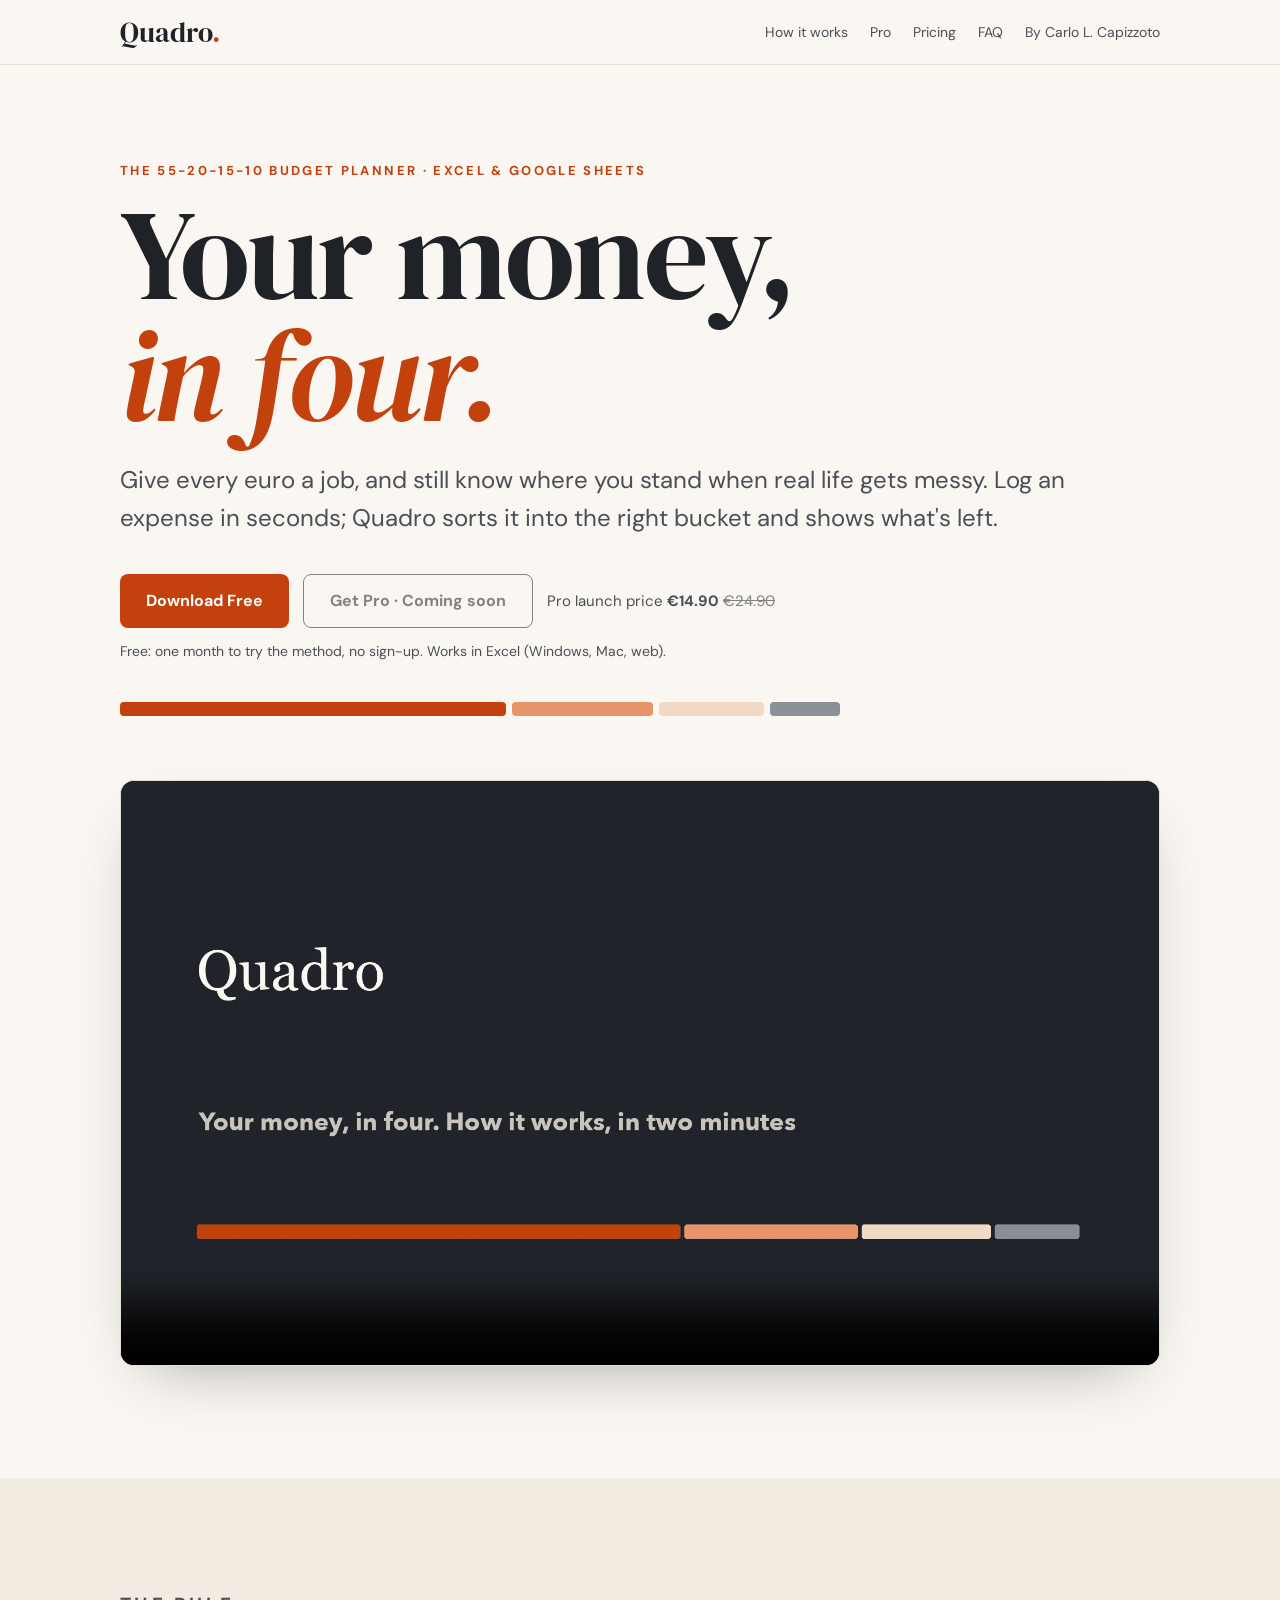
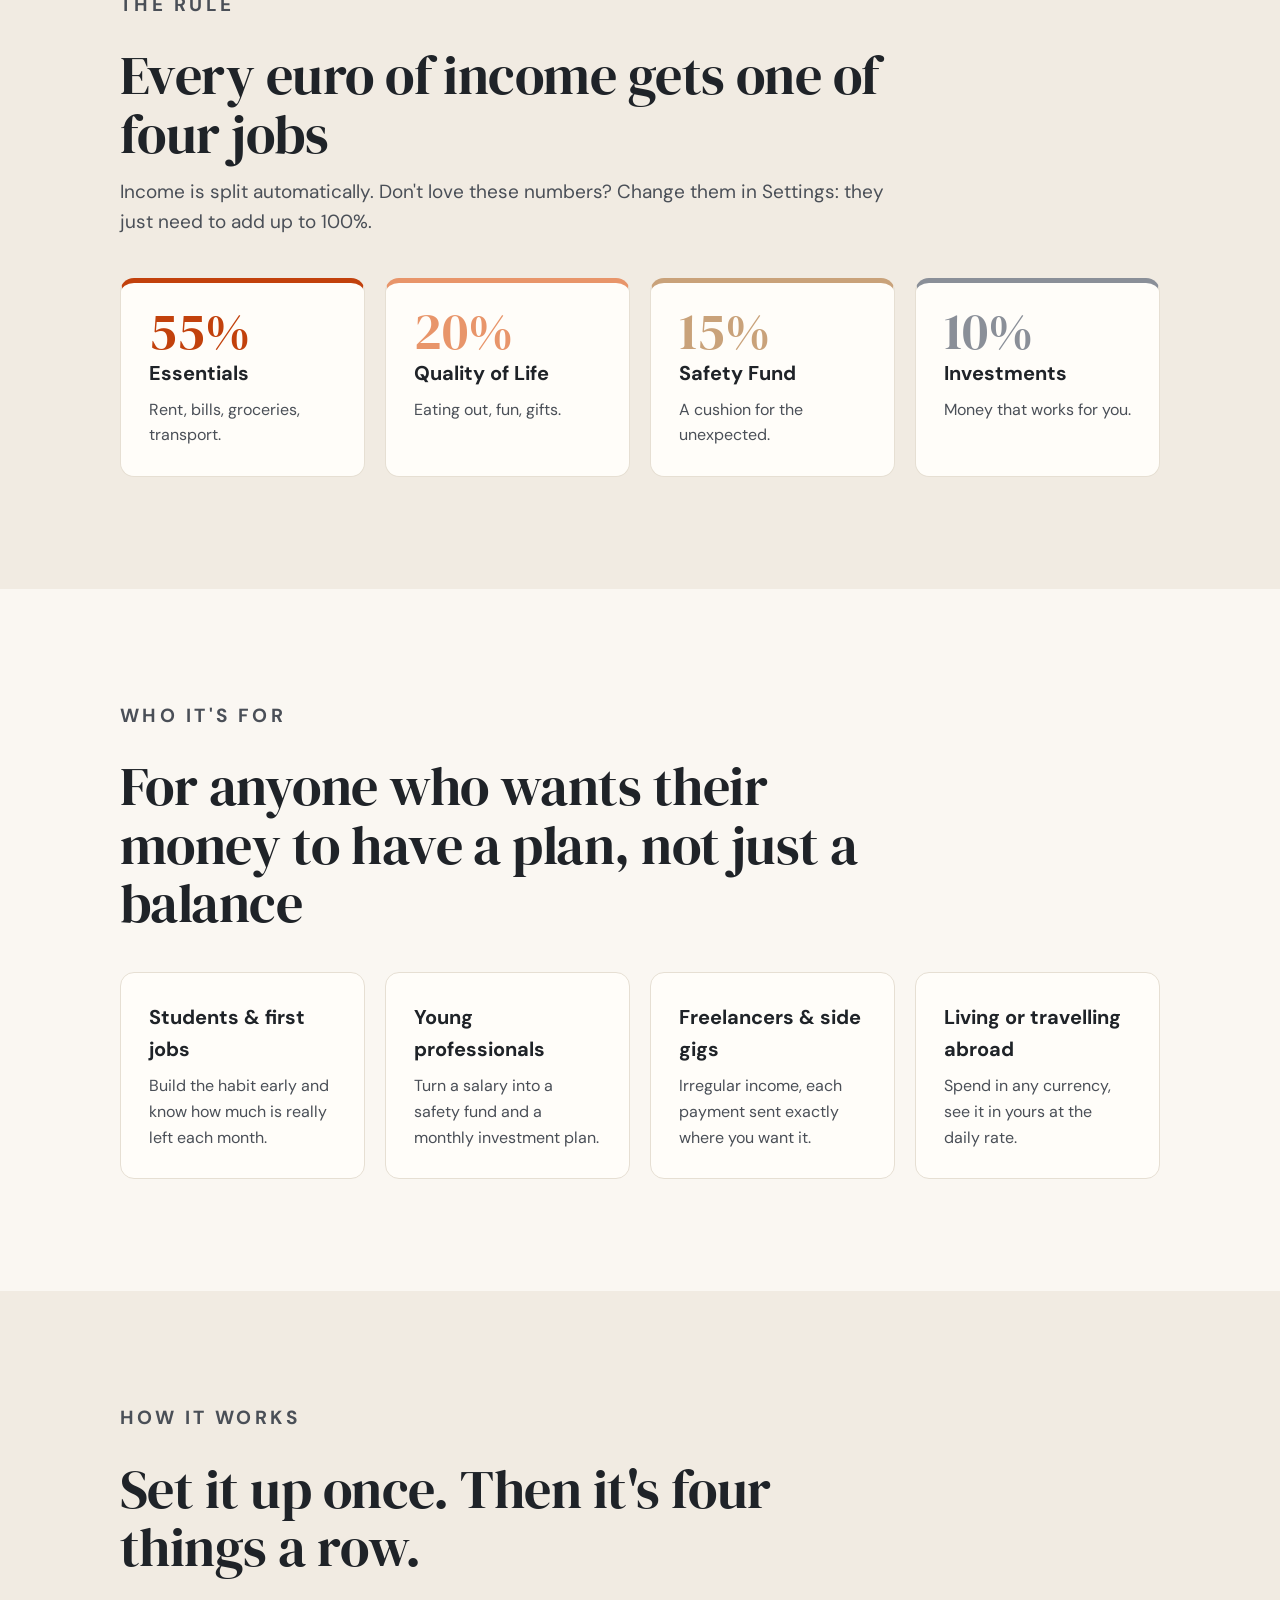
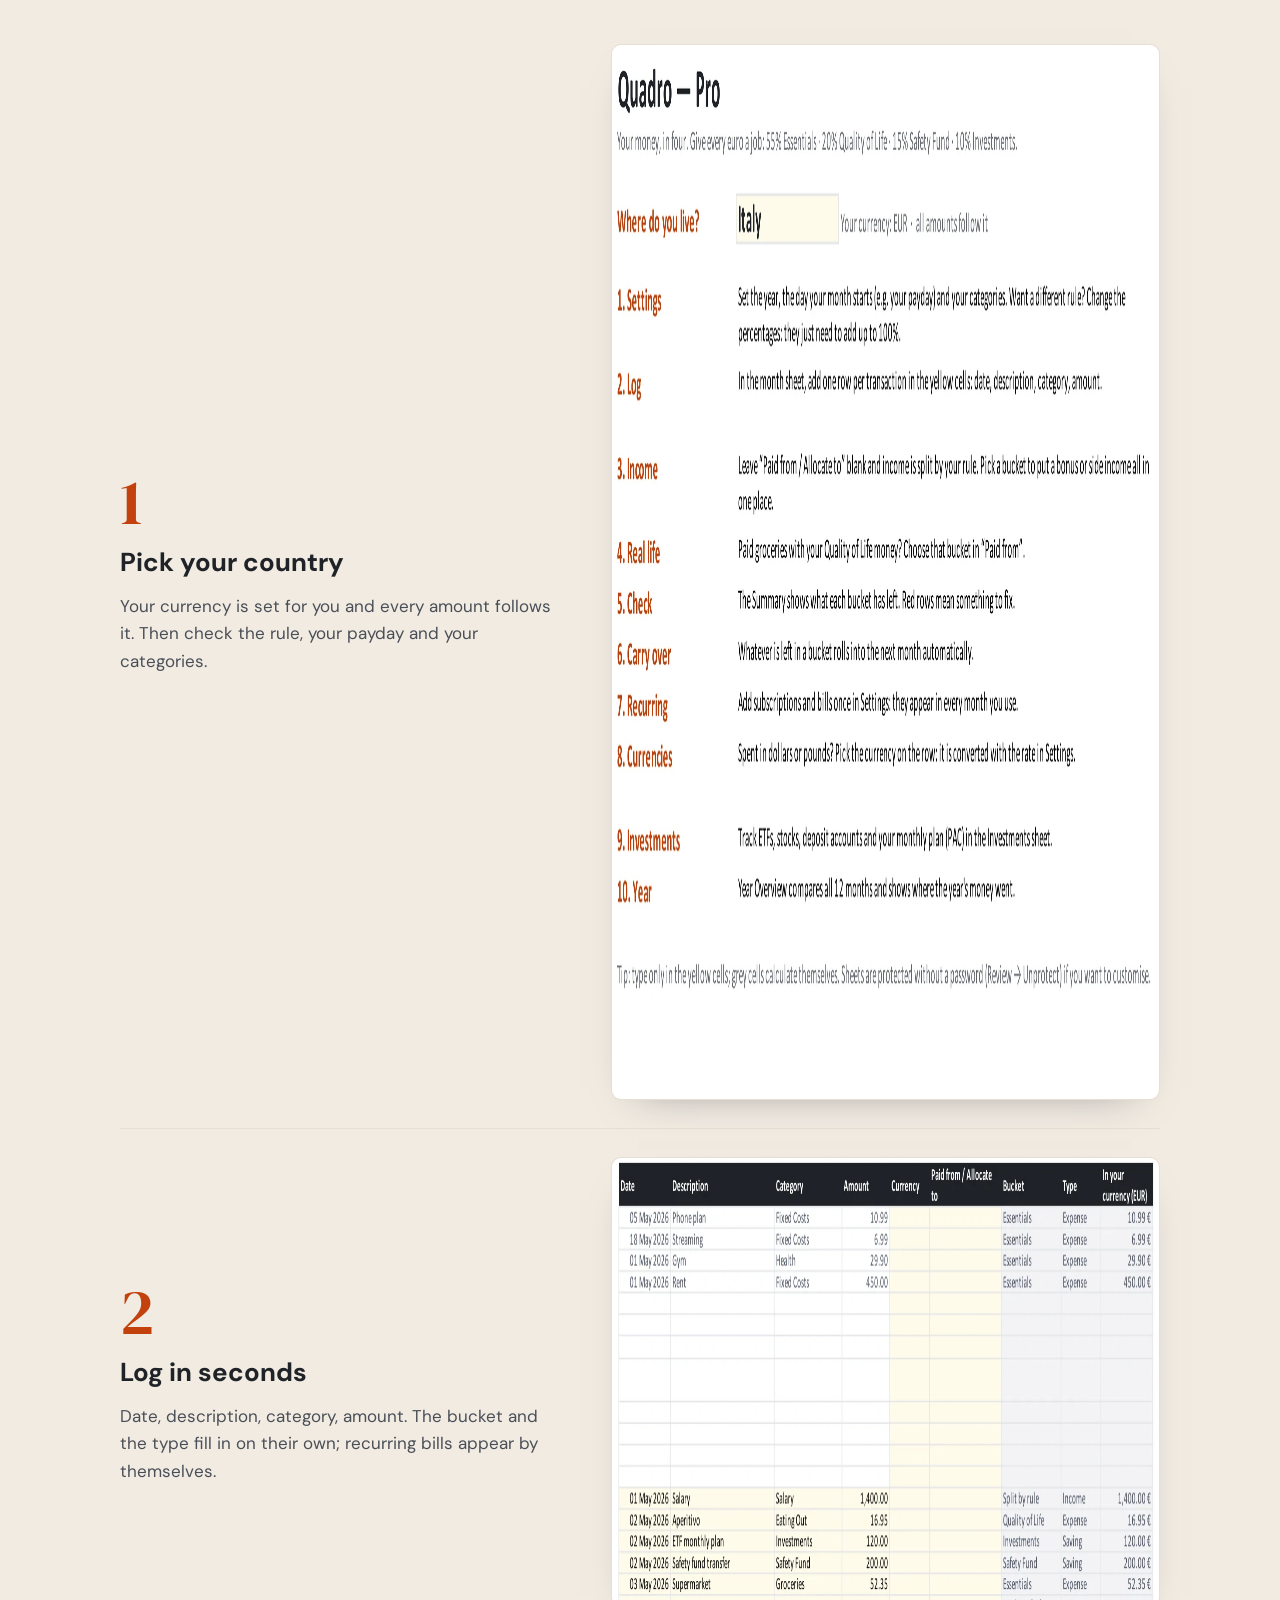
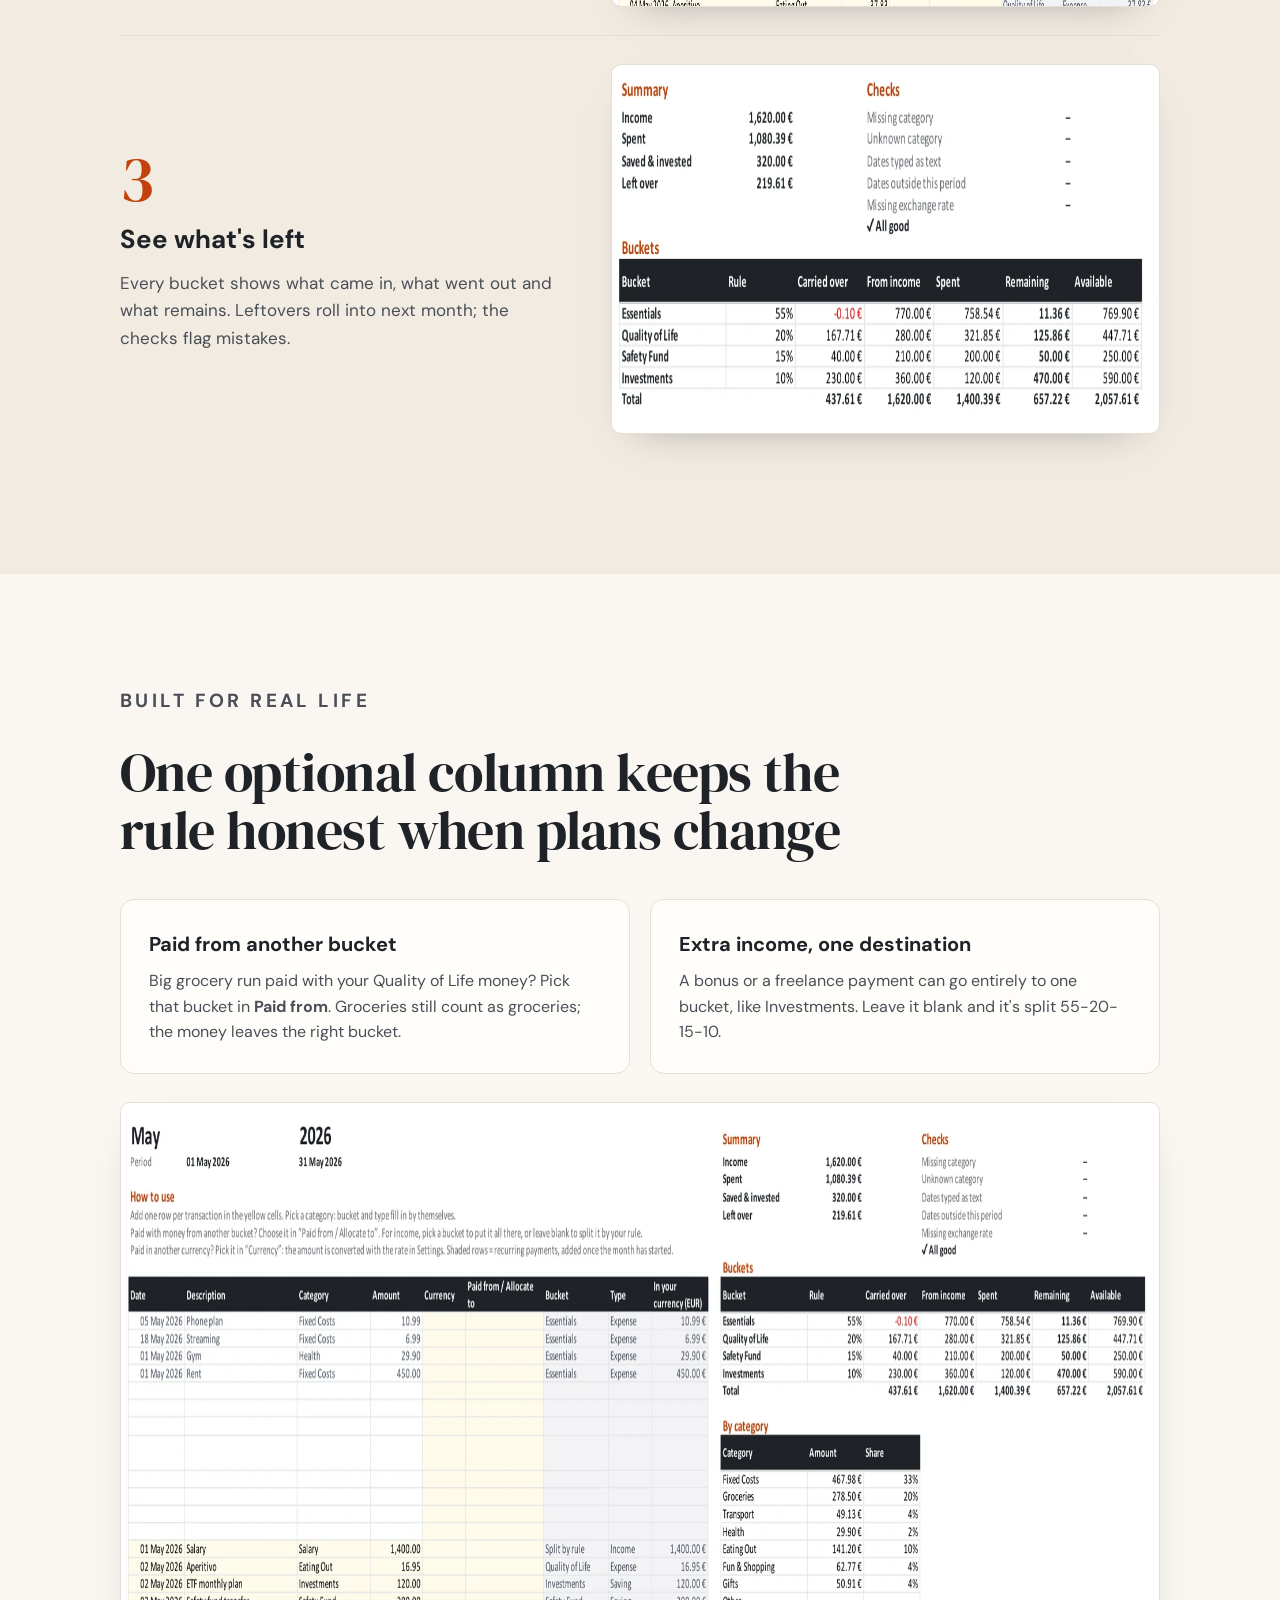
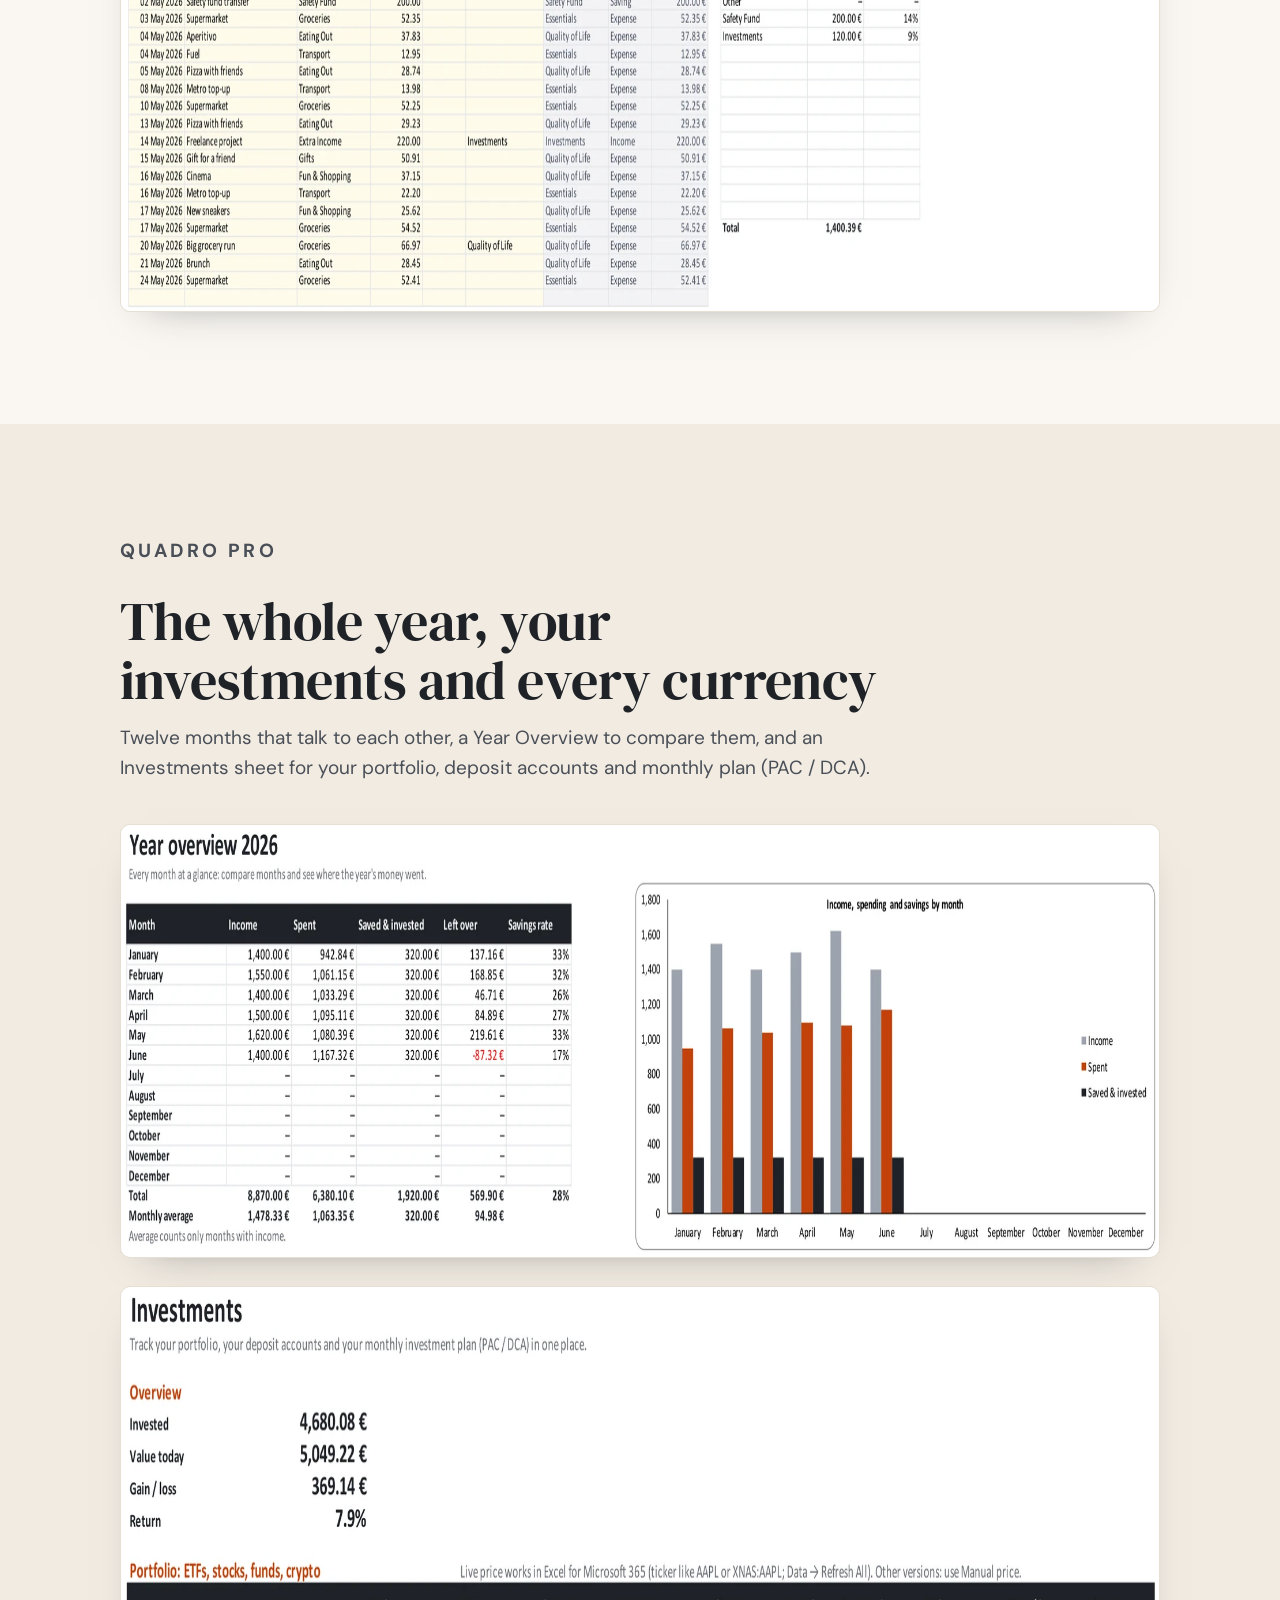
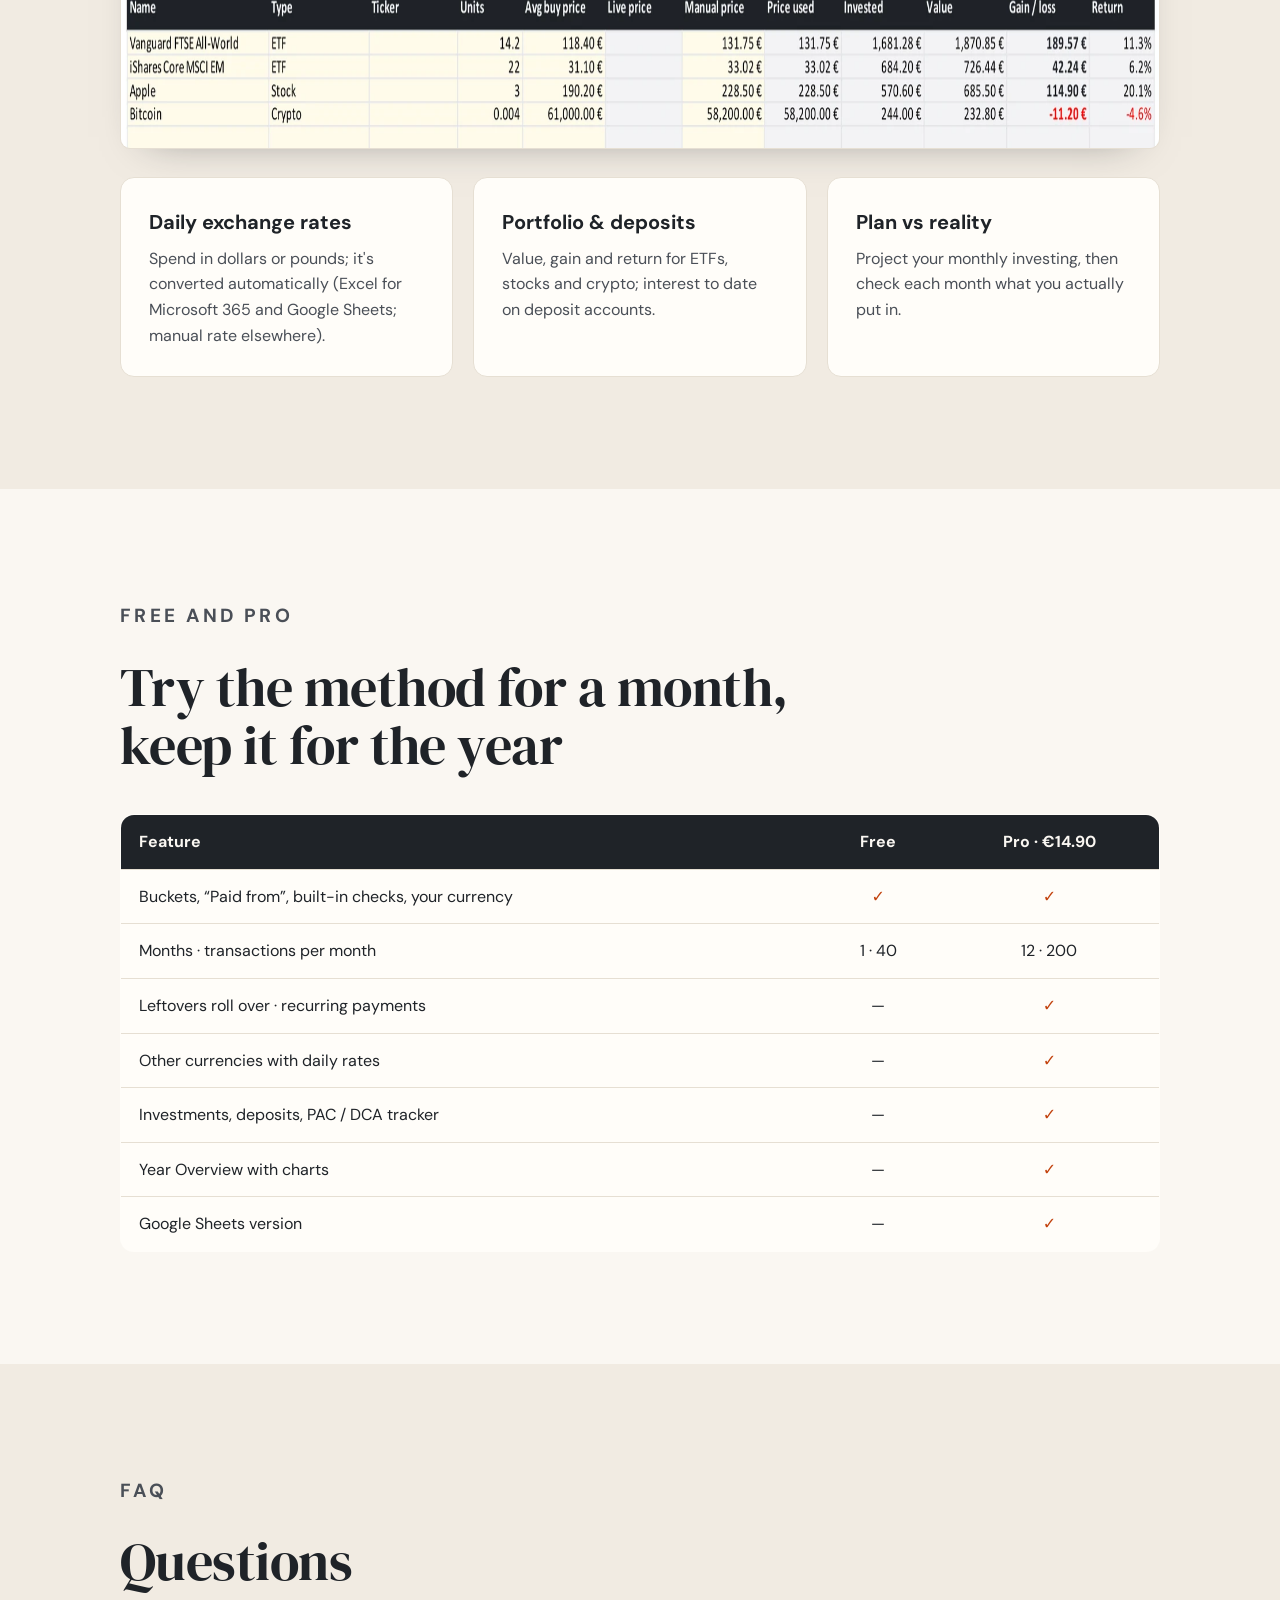
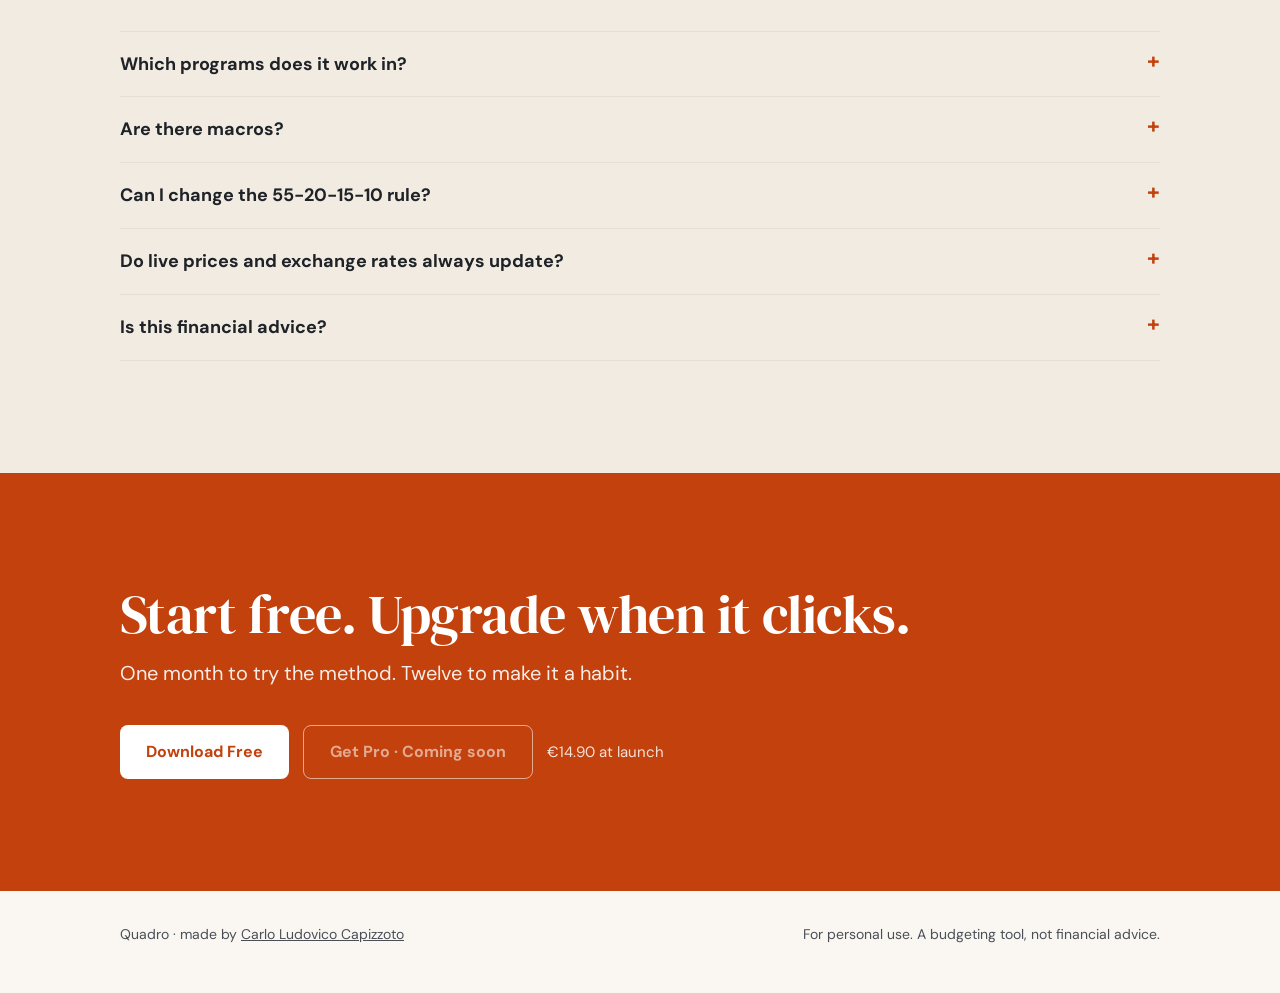
==== quadro/index.html @ 423fac8c "Pagina Quadro (/quadro/) con video, schermate, Free scaricabile e Pro in arrivo; card del tracker ag" ====
<!doctype html>
<html lang="en">
<head>
  <meta charset="utf-8">
  <meta name="viewport" content="width=device-width, initial-scale=1">
  <title>Quadro — Your money, in four · 55-20-15-10 budget planner</title>
  <meta name="description" content="Quadro is a budget planner for Excel and Google Sheets built on the 55-20-15-10 rule: buckets that handle real life, leftovers that roll over, currencies, investments and a PAC/DCA tracker. Try it free for a month.">
  <link rel="canonical" href="https://carloludovicocapizzoto.github.io/quadro/">
  <meta property="og:type" content="product">
  <meta property="og:title" content="Quadro — Your money, in four">
  <meta property="og:description" content="The 55-20-15-10 budget planner for Excel and Google Sheets. Try it free for a month.">
  <meta property="og:url" content="https://carloludovicocapizzoto.github.io/quadro/">
  <meta property="og:image" content="https://carloludovicocapizzoto.github.io/quadro/img/poster.webp">
  <meta name="twitter:card" content="summary_large_image">
  <meta name="theme-color" content="#1F2328">
  <link rel="icon" href="data:image/svg+xml,%3Csvg xmlns='http://www.w3.org/2000/svg' viewBox='0 0 64 64'%3E%3Crect width='64' height='64' rx='12' fill='%231F2328'/%3E%3Crect x='10' y='40' width='22' height='10' rx='2' fill='%23C2410C'/%3E%3Crect x='34' y='40' width='8' height='10' rx='2' fill='%23E8956A'/%3E%3Crect x='44' y='40' width='6' height='10' rx='2' fill='%23F1D9C4'/%3E%3Crect x='52' y='40' width='4' height='10' rx='2' fill='%238A8F98'/%3E%3Ctext x='32' y='33' text-anchor='middle' font-family='Georgia' font-size='26' fill='%23FAF7F2'%3EQ%3C/text%3E%3C/svg%3E">
  <link rel="preconnect" href="https://fonts.googleapis.com">
  <link rel="preconnect" href="https://fonts.gstatic.com" crossorigin>
  <link href="https://fonts.googleapis.com/css2?family=DM+Serif+Display:ital@0;1&family=DM+Sans:wght@400;500;700&display=swap" rel="stylesheet">
  <style>
    :root {
      --bg: #FAF7F2; --alt: #F1EBE2; --surface: #FFFDF9; --ink: #1F2328; --text: #1F2328; --muted: #4A4F57;
      --line: #E6DFD3; --accent: #C2410C; --accent-2: #E8956A; --accent-3: #F1D9C4; --grey: #8A8F98; --on-ink: #FAF7F2;
      color-scheme: light;
    }
    @media (prefers-color-scheme: dark) {
      :root { --bg: #14171B; --alt: #1A1E23; --surface: #1F2328; --text: #F1ECE4; --muted: #B5B0A8; --line: #2E333A;
              --accent: #F07A42; color-scheme: dark; }
    }
    * { box-sizing: border-box; }
    html { scroll-behavior: smooth; }
    body { margin: 0; background: var(--bg); color: var(--text); font: 17px/1.6 "DM Sans", system-ui, sans-serif; -webkit-font-smoothing: antialiased; }
    img, video { max-width: 100%; display: block; }
    a { color: inherit; }
    .wrap { max-width: 1120px; margin: 0 auto; padding: 0 clamp(16px, 5vw, 40px); }
    .serif { font-family: "DM Serif Display", Georgia, serif; font-weight: 400; }
    .eyebrow { font-size: 13px; letter-spacing: .18em; text-transform: uppercase; color: var(--accent); font-weight: 700; margin: 0 0 12px; }
    h1, h2, h3 { margin: 0; }
    h2 { font-family: "DM Serif Display", Georgia, serif; font-weight: 400; font-size: clamp(34px, 5vw, 54px); line-height: 1.08; letter-spacing: -.01em; }
    h3 { font-size: 20px; }
    p { margin: 0; }
    section { padding: clamp(64px, 10vw, 112px) 0; }
    .alt { background: var(--alt); }

    /* header */
    header.top { position: sticky; top: 0; z-index: 10; background: color-mix(in srgb, var(--bg) 88%, transparent); backdrop-filter: blur(10px); border-bottom: 1px solid var(--line); }
    .top .wrap { display: flex; align-items: center; justify-content: space-between; height: 64px; gap: 16px; }
    .logo { font-family: "DM Serif Display", Georgia, serif; font-size: 28px; text-decoration: none; }
    .logo span { color: var(--accent); }
    .top nav { display: flex; gap: 22px; font-size: 14px; color: var(--muted); }
    .top nav a { text-decoration: none; }
    .top nav a:hover { color: var(--accent); }

    /* hero */
    .hero { padding-top: clamp(56px, 9vw, 96px); }
    .hero h1 { font-family: "DM Serif Display", Georgia, serif; font-weight: 400; font-size: clamp(56px, 11vw, 128px); line-height: .95; letter-spacing: -.02em; }
    .hero h1 em { color: var(--accent); }
    .hero .lead { font-size: clamp(19px, 2.4vw, 24px); color: var(--muted); max-width: 40em; margin-top: 24px; }
    .rulebar { display: flex; gap: 6px; height: 14px; margin: 40px 0 0; max-width: 720px; }
    .rulebar i { border-radius: 4px; }
    .ctas { display: flex; flex-wrap: wrap; gap: 14px; margin-top: 36px; align-items: center; }
    .btn { display: inline-flex; align-items: center; gap: 10px; height: 54px; padding: 0 26px; border-radius: 8px; font-weight: 700; font-size: 16px; text-decoration: none; border: 0; cursor: pointer; font-family: inherit; }
    .btn-primary { background: var(--accent); color: #fff; }
    .btn-primary:hover { filter: brightness(1.08); }
    .btn-ghost { background: transparent; color: var(--text); border: 1.5px solid var(--text); }
    .btn[aria-disabled="true"] { opacity: .55; cursor: not-allowed; }
    .price { font-size: 15px; color: var(--muted); }
    .price s { opacity: .7; }
    .note { font-size: 14px; color: var(--muted); margin-top: 12px; }

    /* video */
    .video { margin-top: clamp(40px, 6vw, 64px); border-radius: 14px; overflow: hidden; border: 1px solid var(--line); background: #1F2328; box-shadow: 0 24px 60px -30px rgba(31,35,40,.45); }
    .video video { width: 100%; height: auto; aspect-ratio: 16/9; }

    /* grids */
    .grid { display: grid; gap: 20px; }
    .g4 { grid-template-columns: repeat(4, 1fr); }
    .g3 { grid-template-columns: repeat(3, 1fr); }
    .g2 { grid-template-columns: repeat(2, 1fr); }
    .card { background: var(--surface); border: 1px solid var(--line); border-radius: 14px; padding: 28px; }
    .card p { color: var(--muted); margin-top: 8px; font-size: 16px; }
    .bucket { border-top: 5px solid var(--c); padding-top: 22px; }
    .bucket .pct { font-family: "DM Serif Display", Georgia, serif; font-size: 52px; line-height: 1; color: var(--c); }
    .head { display: grid; gap: 14px; margin-bottom: 40px; max-width: 46em; }
    .head p { color: var(--muted); font-size: 19px; }

    /* steps */
    .step { display: grid; grid-template-columns: 1fr 1.25fr; gap: clamp(24px, 4vw, 56px); align-items: center; padding: 28px 0; }
    .step + .step { border-top: 1px solid var(--line); }
    .step .num { font-family: "DM Serif Display", Georgia, serif; font-size: 64px; line-height: 1; color: var(--accent); }
    .step h3 { font-size: 26px; margin-top: 8px; }
    .step p { color: var(--muted); margin-top: 10px; }
    .shot { border-radius: 10px; border: 1px solid var(--line); background: #fff; box-shadow: 0 16px 40px -28px rgba(31,35,40,.5); }
    .wide-shot { margin-top: 28px; }

    /* table */
    table { width: 100%; border-collapse: collapse; background: var(--surface); border: 1px solid var(--line); border-radius: 14px; overflow: hidden; font-size: 16px; }
    th, td { padding: 14px 18px; text-align: left; border-bottom: 1px solid var(--line); }
    th { background: var(--ink); color: var(--on-ink); font-weight: 700; }
    td:not(:first-child), th:not(:first-child) { text-align: center; }
    .yes { color: var(--accent); font-weight: 700; }
    tr:last-child td { border-bottom: 0; }

    /* faq */
    details { border-top: 1px solid var(--line); padding: 18px 0; }
    details:last-child { border-bottom: 1px solid var(--line); }
    summary { cursor: pointer; font-weight: 700; font-size: 18px; list-style: none; display: flex; justify-content: space-between; gap: 16px; }
    summary::after { content: "+"; color: var(--accent); font-size: 22px; line-height: 1; }
    details[open] summary::after { content: "–"; }
    details p { color: var(--muted); margin-top: 10px; max-width: 46em; }

    /* final cta */
    .final { background: var(--accent); color: #fff; text-align: left; }
    .final h2 { color: #fff; }
    .final p { opacity: .9; font-size: 20px; margin-top: 14px; }
    .final .btn-primary { background: #fff; color: #C2410C; }
    .final .btn-ghost { color: #fff; border-color: #fff; }
    .final .price, .final .note { color: #fff; opacity: .85; }
    footer { padding: 32px 0 48px; font-size: 14px; color: var(--muted); }
    footer .wrap { display: flex; justify-content: space-between; gap: 16px; flex-wrap: wrap; }

    @media (max-width: 900px) {
      .g4 { grid-template-columns: repeat(2, 1fr); }
      .g3, .g2 { grid-template-columns: 1fr; }
      .step { grid-template-columns: 1fr; }
      .top nav { display: none; }
    }
    @media (max-width: 520px) {
      .g4 { grid-template-columns: 1fr; }
      th, td { padding: 12px 10px; font-size: 14px; }
      .btn { width: 100%; justify-content: center; }
    }
  </style>
</head>
<body>
  <header class="top">
    <div class="wrap">
      <a class="logo" href="#top">Quadro<span>.</span></a>
      <nav aria-label="Page">
        <a href="#how">How it works</a>
        <a href="#pro">Pro</a>
        <a href="#pricing">Pricing</a>
        <a href="#faq">FAQ</a>
        <a href="../">By Carlo L. Capizzoto</a>
      </nav>
    </div>
  </header>

  <main id="top">
    <section class="hero">
      <div class="wrap">
        <p class="eyebrow">The 55-20-15-10 budget planner · Excel &amp; Google Sheets</p>
        <h1>Your money,<br><em>in four.</em></h1>
        <p class="lead">Give every euro a job, and still know where you stand when real life gets messy. Log an expense in seconds; Quadro sorts it into the right bucket and shows what's left.</p>
        <div class="ctas">
          <a class="btn btn-primary" href="Quadro-Free.xlsx" download>Download Free</a>
          <a class="btn btn-ghost" aria-disabled="true" title="Coming soon on Etsy">Get Pro · Coming soon</a>
          <span class="price">Pro launch price <strong>€14.90</strong> <s>€24.90</s></span>
        </div>
        <p class="note">Free: one month to try the method, no sign-up. Works in Excel (Windows, Mac, web).</p>
        <div class="rulebar" aria-hidden="true">
          <i style="flex:55;background:var(--accent)"></i><i style="flex:20;background:var(--accent-2)"></i><i style="flex:15;background:var(--accent-3)"></i><i style="flex:10;background:var(--grey)"></i>
        </div>
        <div class="video">
          <video controls preload="metadata" poster="img/poster.webp" playsinline>
            <source src="quadro-tutorial.mp4" type="video/mp4">
          </video>
        </div>
      </div>
    </section>

    <section class="alt" id="rule">
      <div class="wrap">
        <div class="head">
          <p class="eyebrow">The rule</p>
          <h2>Every euro of income gets one of four jobs</h2>
          <p>Income is split automatically. Don't love these numbers? Change them in Settings: they just need to add up to 100%.</p>
        </div>
        <div class="grid g4">
          <div class="card bucket" style="--c:var(--accent)"><div class="pct">55%</div><h3>Essentials</h3><p>Rent, bills, groceries, transport.</p></div>
          <div class="card bucket" style="--c:var(--accent-2)"><div class="pct">20%</div><h3>Quality of Life</h3><p>Eating out, fun, gifts.</p></div>
          <div class="card bucket" style="--c:#C9A27A"><div class="pct">15%</div><h3>Safety Fund</h3><p>A cushion for the unexpected.</p></div>
          <div class="card bucket" style="--c:var(--grey)"><div class="pct">10%</div><h3>Investments</h3><p>Money that works for you.</p></div>
        </div>
      </div>
    </section>

    <section id="who">
      <div class="wrap">
        <div class="head">
          <p class="eyebrow">Who it's for</p>
          <h2>For anyone who wants their money to have a plan, not just a balance</h2>
        </div>
        <div class="grid g4">
          <div class="card"><h3>Students &amp; first jobs</h3><p>Build the habit early and know how much is really left each month.</p></div>
          <div class="card"><h3>Young professionals</h3><p>Turn a salary into a safety fund and a monthly investment plan.</p></div>
          <div class="card"><h3>Freelancers &amp; side gigs</h3><p>Irregular income, each payment sent exactly where you want it.</p></div>
          <div class="card"><h3>Living or travelling abroad</h3><p>Spend in any currency, see it in yours at the daily rate.</p></div>
        </div>
      </div>
    </section>

    <section class="alt" id="how">
      <div class="wrap">
        <div class="head">
          <p class="eyebrow">How it works</p>
          <h2>Set it up once. Then it's four things a row.</h2>
        </div>
        <div class="step">
          <div><div class="num">1</div><h3>Pick your country</h3><p>Your currency is set for you and every amount follows it. Then check the rule, your payday and your categories.</p></div>
          <img class="shot" src="img/start.webp" alt="Start Here sheet with the country picker" loading="lazy" width="1800" height="1056">
        </div>
        <div class="step">
          <div><div class="num">2</div><h3>Log in seconds</h3><p>Date, description, category, amount. The bucket and the type fill in on their own; recurring bills appear by themselves.</p></div>
          <img class="shot" src="img/log.webp" alt="Transaction log with automatic bucket and type" loading="lazy" width="1270" height="450">
        </div>
        <div class="step">
          <div><div class="num">3</div><h3>See what's left</h3><p>Every bucket shows what came in, what went out and what remains. Leftovers roll into next month; the checks flag mistakes.</p></div>
          <img class="shot" src="img/buckets.webp" alt="Summary, checks and buckets for the month" loading="lazy" width="950" height="370">
        </div>
      </div>
    </section>

    <section id="real-life">
      <div class="wrap">
        <div class="head">
          <p class="eyebrow">Built for real life</p>
          <h2>One optional column keeps the rule honest when plans change</h2>
        </div>
        <div class="grid g2">
          <div class="card"><h3>Paid from another bucket</h3><p>Big grocery run paid with your Quality of Life money? Pick that bucket in <strong>Paid from</strong>. Groceries still count as groceries; the money leaves the right bucket.</p></div>
          <div class="card"><h3>Extra income, one destination</h3><p>A bonus or a freelance payment can go entirely to one bucket, like Investments. Leave it blank and it's split 55-20-15-10.</p></div>
        </div>
        <img class="shot wide-shot" src="img/month.webp" alt="A full month: log on the left, summary and buckets on the right" loading="lazy" width="1800" height="810">
      </div>
    </section>

    <section class="alt" id="pro">
      <div class="wrap">
        <div class="head">
          <p class="eyebrow">Quadro Pro</p>
          <h2>The whole year, your investments and every currency</h2>
          <p>Twelve months that talk to each other, a Year Overview to compare them, and an Investments sheet for your portfolio, deposit accounts and monthly plan (PAC / DCA).</p>
        </div>
        <img class="shot" src="img/year.webp" alt="Year Overview with monthly table and chart" loading="lazy" width="1800" height="434">
        <img class="shot wide-shot" src="img/investments.webp" alt="Investments sheet with portfolio and returns" loading="lazy" width="1800" height="463">
        <div class="grid g3" style="margin-top:28px">
          <div class="card"><h3>Daily exchange rates</h3><p>Spend in dollars or pounds; it's converted automatically (Excel for Microsoft 365 and Google Sheets; manual rate elsewhere).</p></div>
          <div class="card"><h3>Portfolio &amp; deposits</h3><p>Value, gain and return for ETFs, stocks and crypto; interest to date on deposit accounts.</p></div>
          <div class="card"><h3>Plan vs reality</h3><p>Project your monthly investing, then check each month what you actually put in.</p></div>
        </div>
      </div>
    </section>

    <section id="pricing">
      <div class="wrap">
        <div class="head">
          <p class="eyebrow">Free and Pro</p>
          <h2>Try the method for a month, keep it for the year</h2>
        </div>
        <table>
          <thead><tr><th>Feature</th><th>Free</th><th>Pro · €14.90</th></tr></thead>
          <tbody>
            <tr><td>Buckets, “Paid from”, built-in checks, your currency</td><td class="yes">✓</td><td class="yes">✓</td></tr>
            <tr><td>Months · transactions per month</td><td>1 · 40</td><td>12 · 200</td></tr>
            <tr><td>Leftovers roll over · recurring payments</td><td>—</td><td class="yes">✓</td></tr>
            <tr><td>Other currencies with daily rates</td><td>—</td><td class="yes">✓</td></tr>
            <tr><td>Investments, deposits, PAC / DCA tracker</td><td>—</td><td class="yes">✓</td></tr>
            <tr><td>Year Overview with charts</td><td>—</td><td class="yes">✓</td></tr>
            <tr><td>Google Sheets version</td><td>—</td><td class="yes">✓</td></tr>
          </tbody>
        </table>
      </div>
    </section>

    <section class="alt" id="faq">
      <div class="wrap">
        <div class="head"><p class="eyebrow">FAQ</p><h2>Questions</h2></div>
        <details><summary>Which programs does it work in?</summary><p>Excel 2016 or newer on Windows and Mac, and Excel on the web. Pro also comes as a Google Sheets version you copy into your Drive with one click.</p></details>
        <details><summary>Are there macros?</summary><p>No. Everything is formulas, so there are no security warnings and nothing to enable.</p></details>
        <details><summary>Can I change the 55-20-15-10 rule?</summary><p>Yes. Percentages, bucket names, categories and the day your month starts are all in Settings.</p></details>
        <details><summary>Do live prices and exchange rates always update?</summary><p>They update by themselves in Google Sheets and in Excel for Microsoft 365. In older Excel versions you type the rate or price once in the manual column.</p></details>
        <details><summary>Is this financial advice?</summary><p>No. Quadro is a budgeting tool. Investment projections use a fixed expected return and are not a promise of future results.</p></details>
      </div>
    </section>

    <section class="final">
      <div class="wrap">
        <h2>Start free. Upgrade when it clicks.</h2>
        <p>One month to try the method. Twelve to make it a habit.</p>
        <div class="ctas">
          <a class="btn btn-primary" href="Quadro-Free.xlsx" download>Download Free</a>
          <a class="btn btn-ghost" aria-disabled="true">Get Pro · Coming soon</a>
          <span class="price">€14.90 at launch</span>
        </div>
      </div>
    </section>
  </main>

  <footer>
    <div class="wrap">
      <p>Quadro · made by <a href="../">Carlo Ludovico Capizzoto</a></p>
      <p>For personal use. A budgeting tool, not financial advice.</p>
    </div>
  </footer>
</body>
</html>
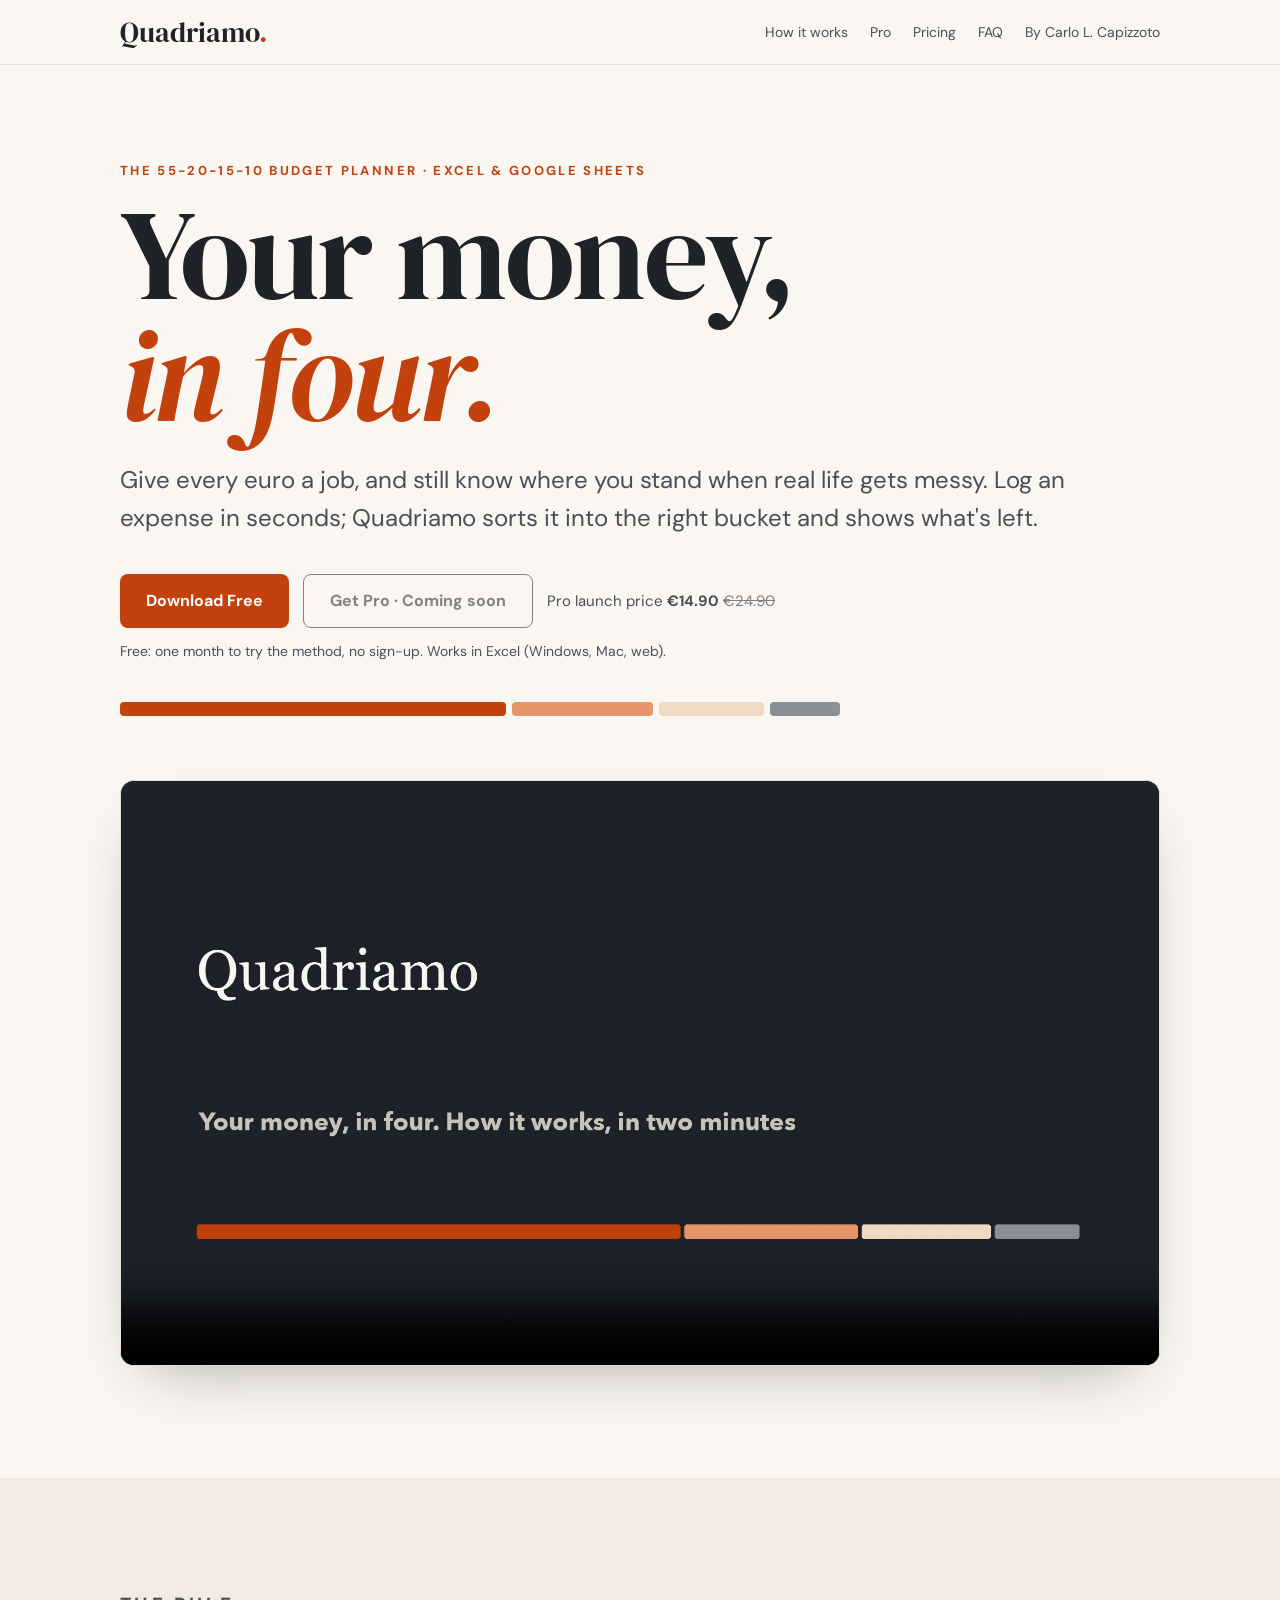
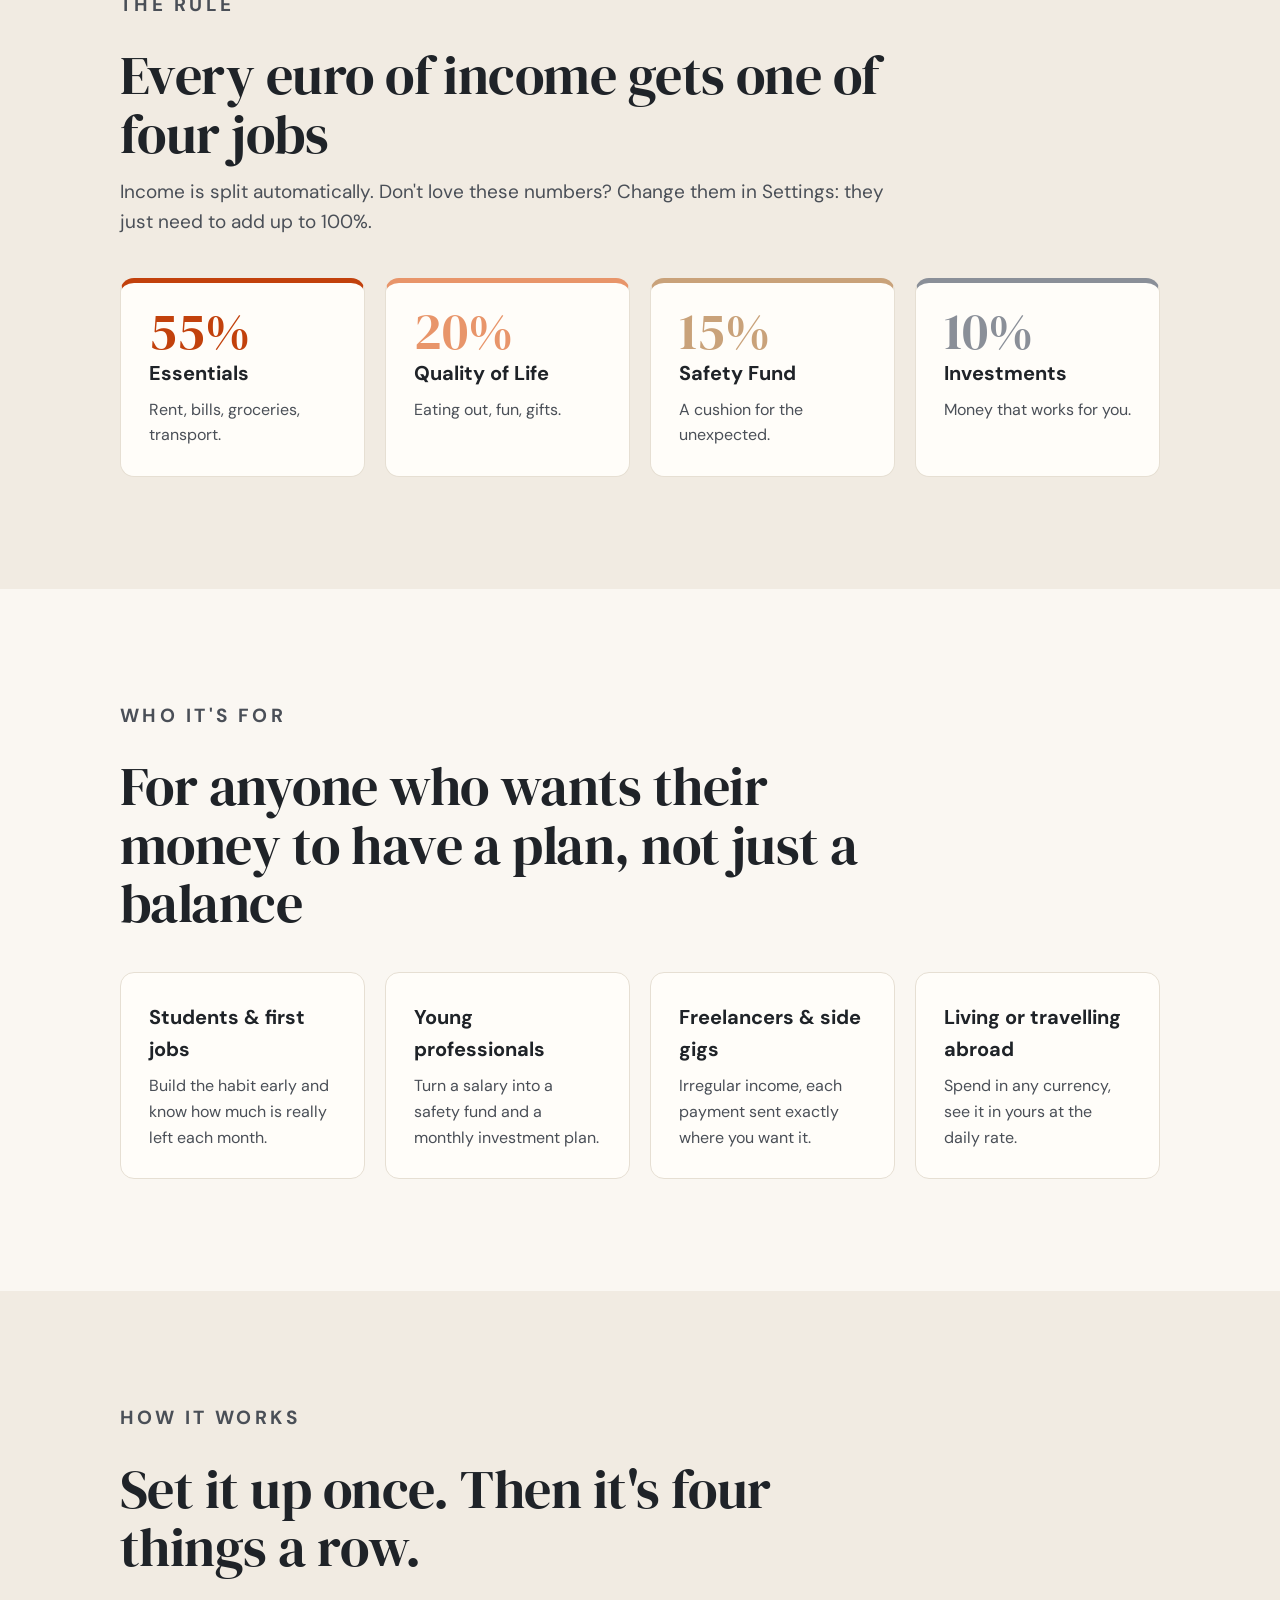
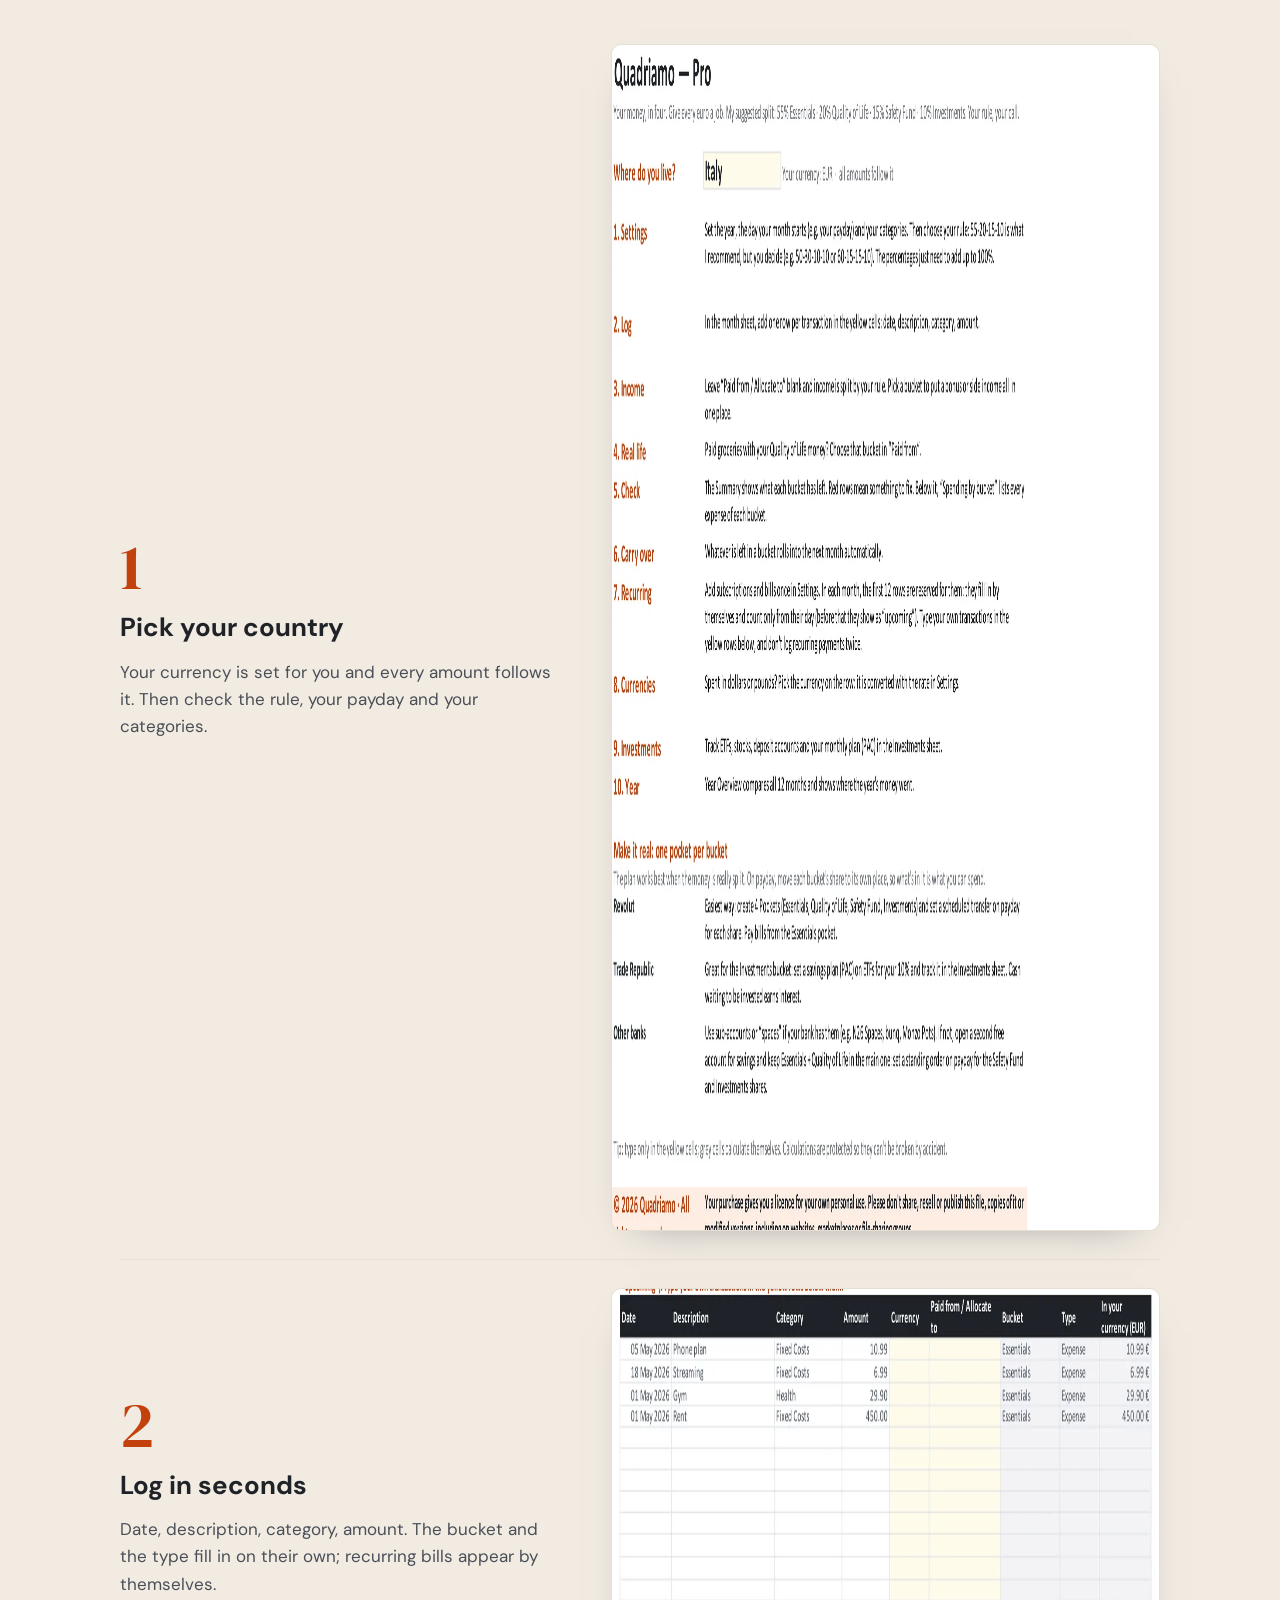
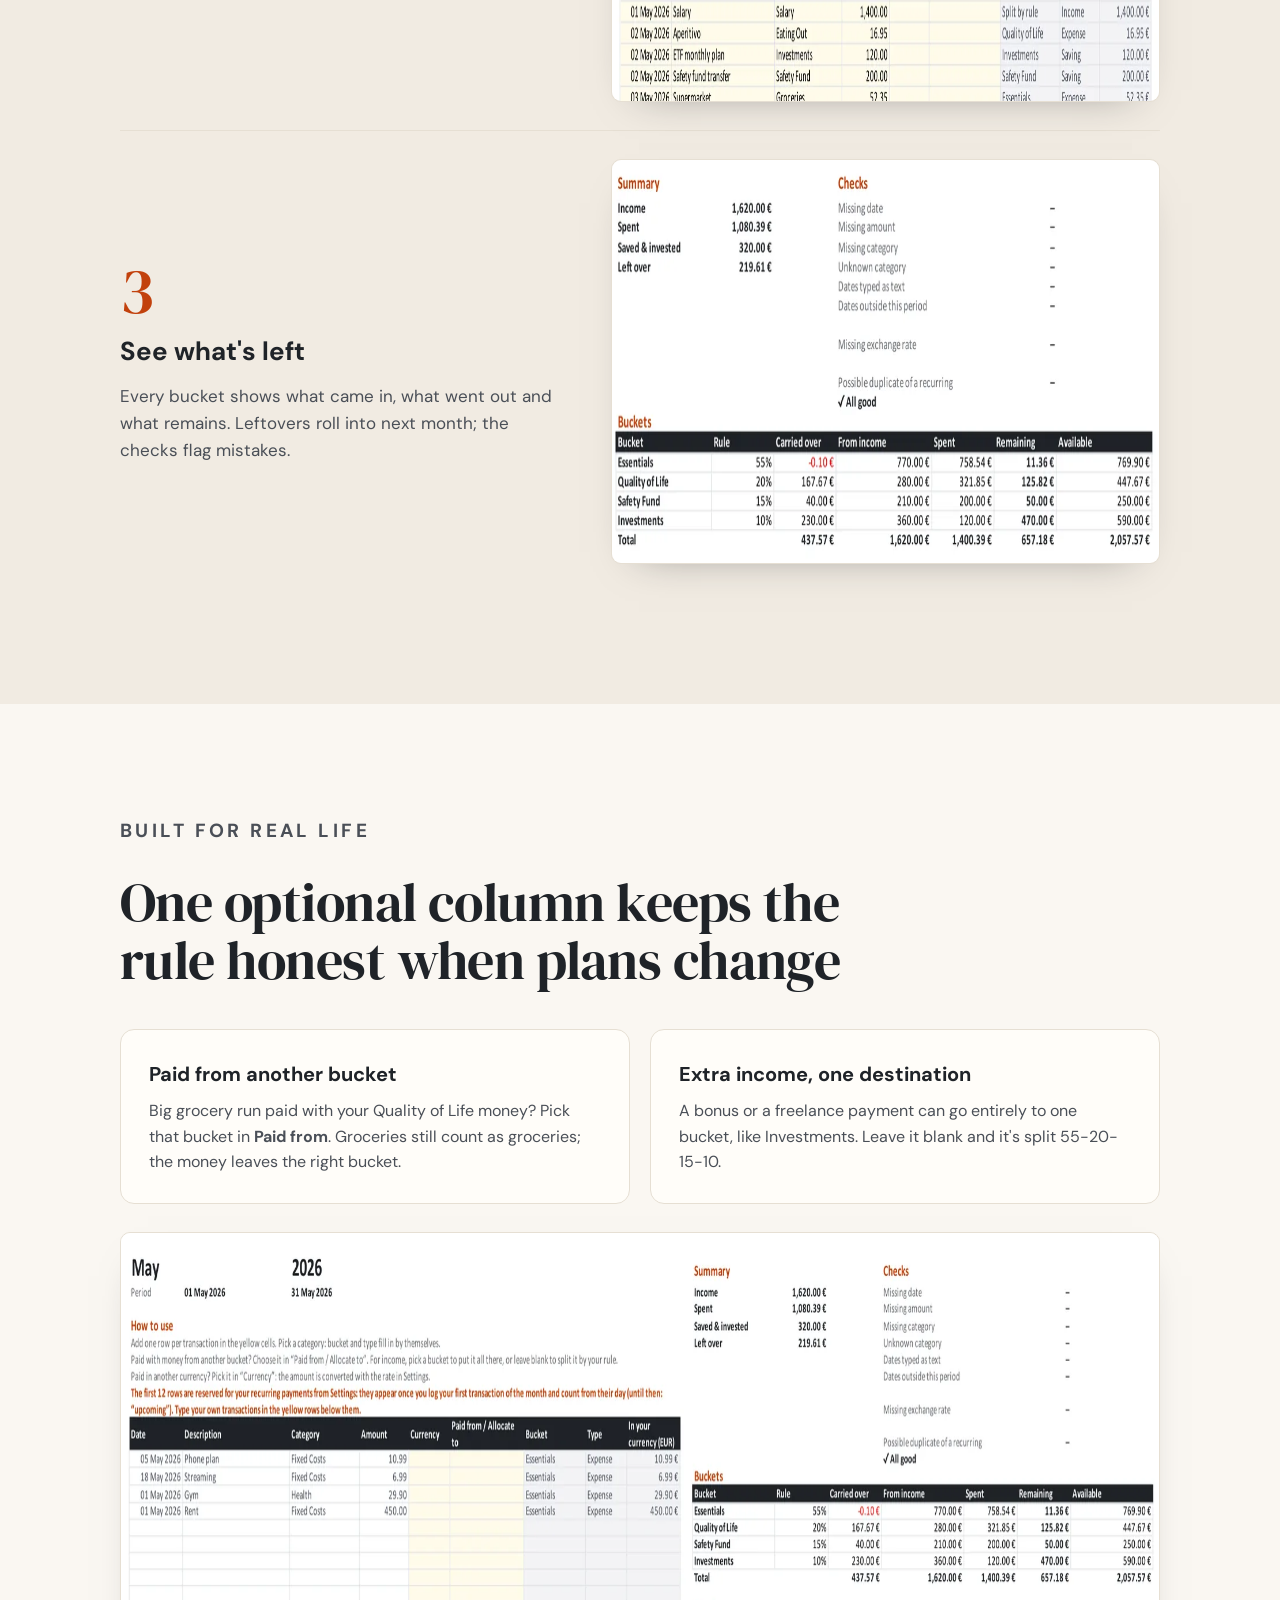
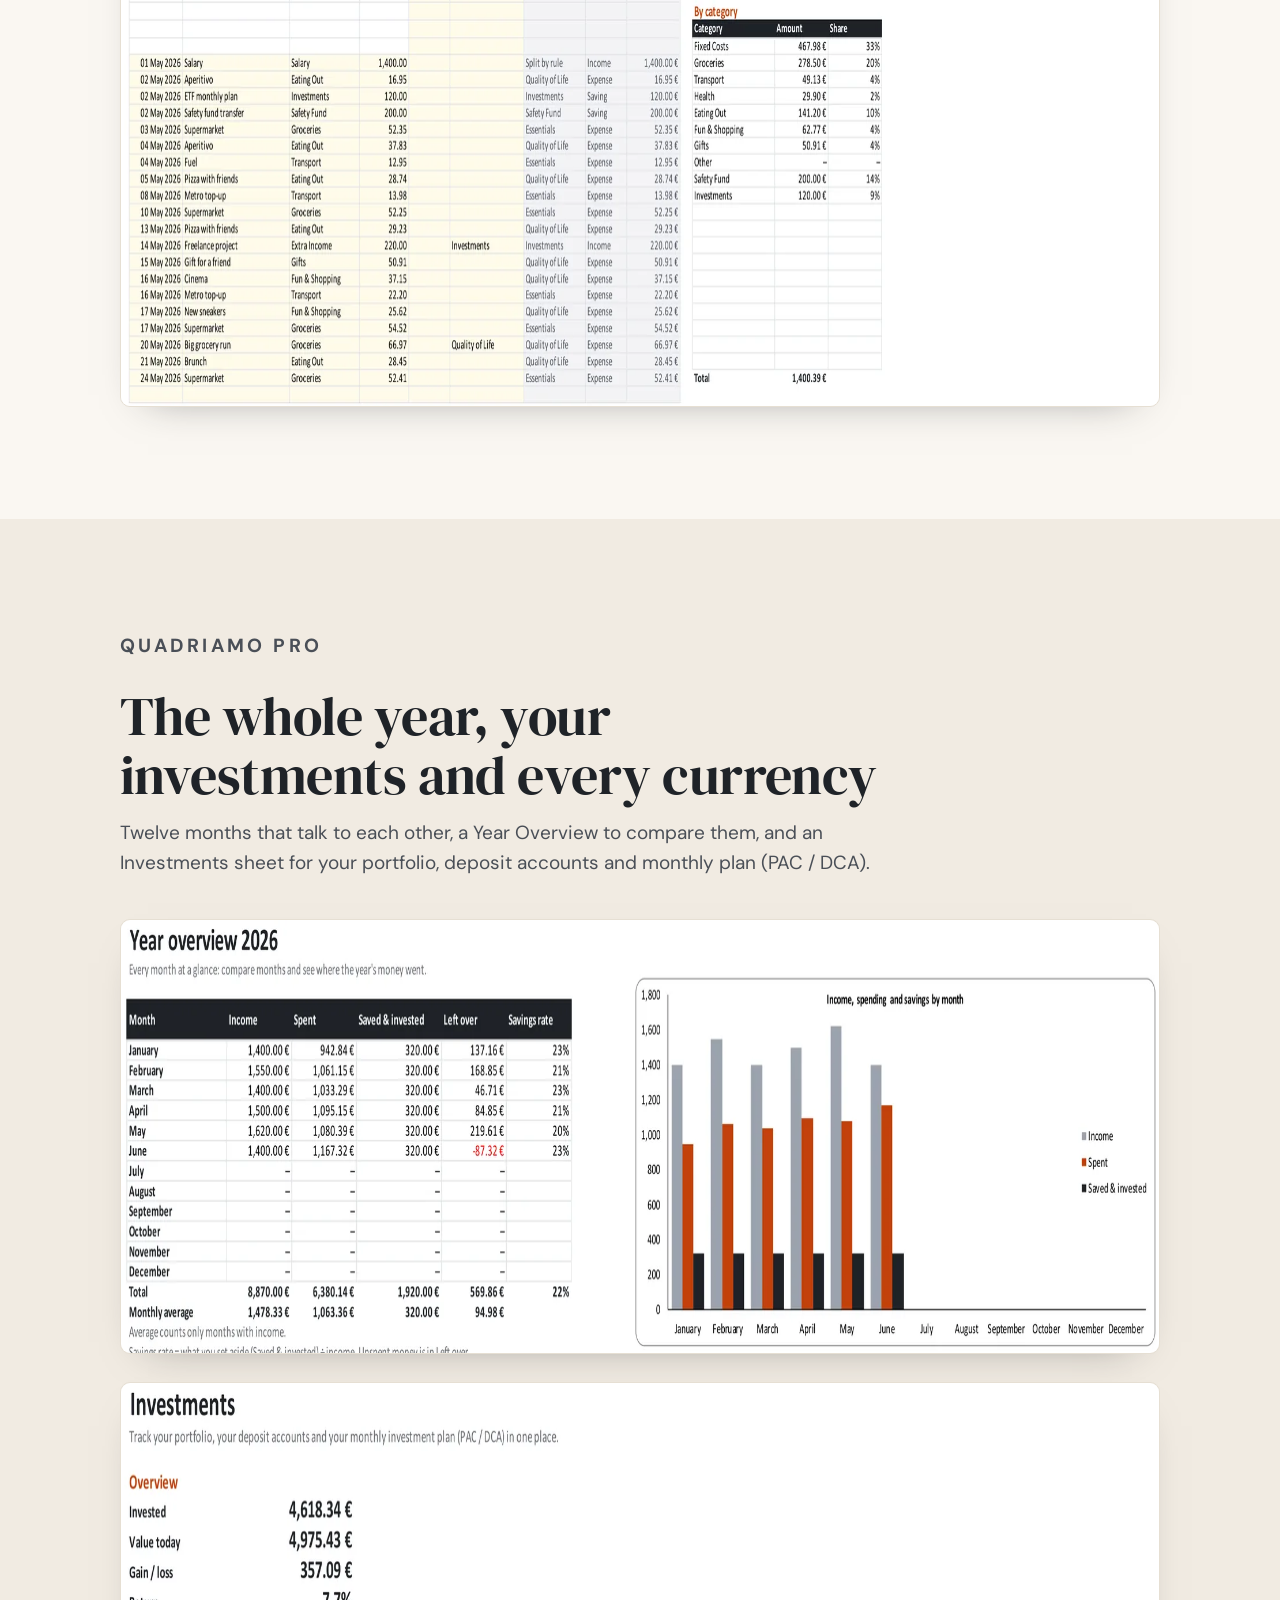
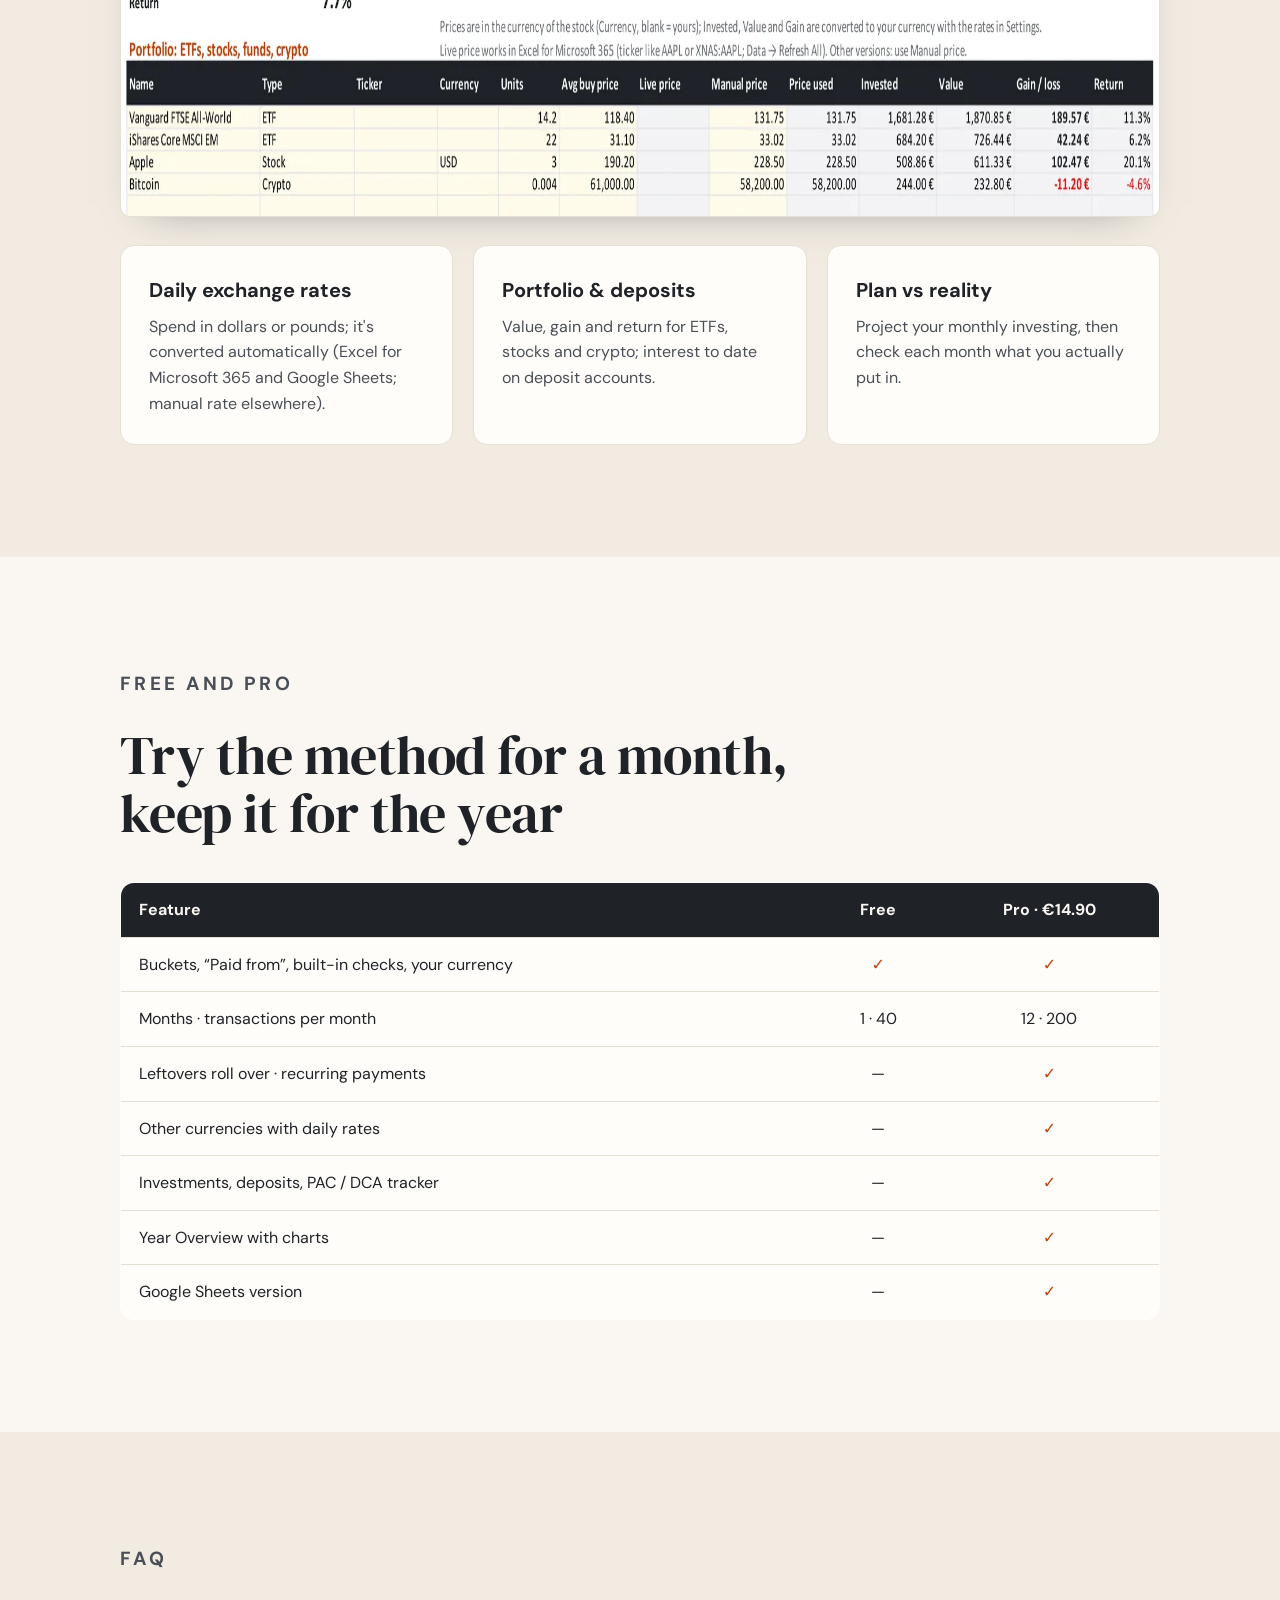
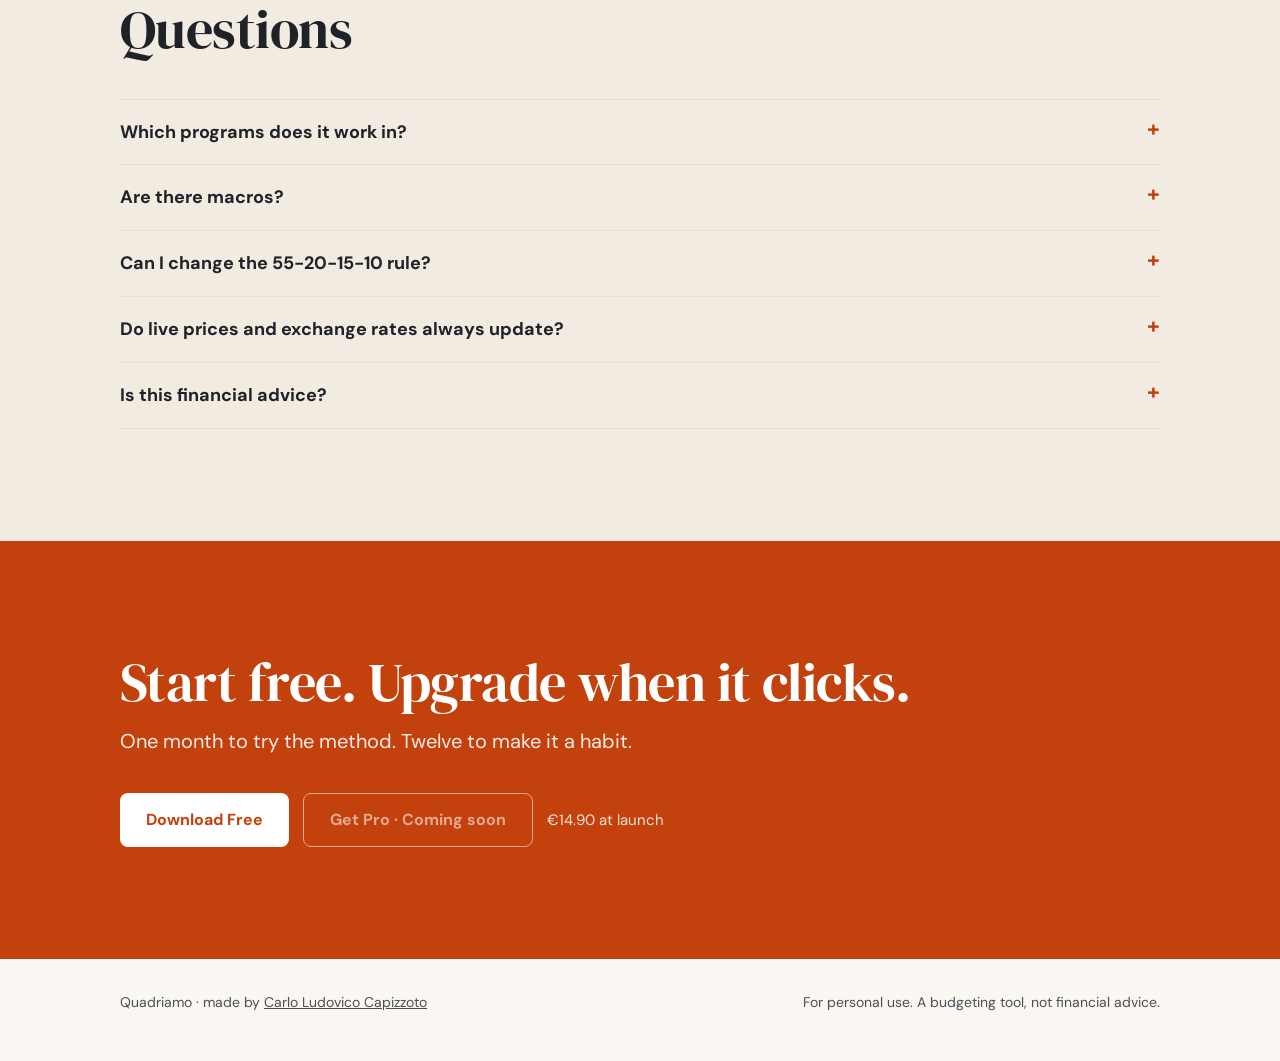
==== commit d92af0c1: "Quadro diventa Quadriamo: pagina /quadriamo/ con file, video e schermate aggiornati; /quadro/ reindi" ====
--- a/quadro/index.html
+++ b/quadro/index.html
@@ -3,305 +3,14 @@
 <head>
   <meta charset="utf-8">
   <meta name="viewport" content="width=device-width, initial-scale=1">
-  <title>Quadro — Your money, in four · 55-20-15-10 budget planner</title>
-  <meta name="description" content="Quadro is a budget planner for Excel and Google Sheets built on the 55-20-15-10 rule: buckets that handle real life, leftovers that roll over, currencies, investments and a PAC/DCA tracker. Try it free for a month.">
-  <link rel="canonical" href="https://carloludovicocapizzoto.github.io/quadro/">
-  <meta property="og:type" content="product">
-  <meta property="og:title" content="Quadro — Your money, in four">
-  <meta property="og:description" content="The 55-20-15-10 budget planner for Excel and Google Sheets. Try it free for a month.">
-  <meta property="og:url" content="https://carloludovicocapizzoto.github.io/quadro/">
-  <meta property="og:image" content="https://carloludovicocapizzoto.github.io/quadro/img/poster.webp">
-  <meta name="twitter:card" content="summary_large_image">
-  <meta name="theme-color" content="#1F2328">
-  <link rel="icon" href="data:image/svg+xml,%3Csvg xmlns='http://www.w3.org/2000/svg' viewBox='0 0 64 64'%3E%3Crect width='64' height='64' rx='12' fill='%231F2328'/%3E%3Crect x='10' y='40' width='22' height='10' rx='2' fill='%23C2410C'/%3E%3Crect x='34' y='40' width='8' height='10' rx='2' fill='%23E8956A'/%3E%3Crect x='44' y='40' width='6' height='10' rx='2' fill='%23F1D9C4'/%3E%3Crect x='52' y='40' width='4' height='10' rx='2' fill='%238A8F98'/%3E%3Ctext x='32' y='33' text-anchor='middle' font-family='Georgia' font-size='26' fill='%23FAF7F2'%3EQ%3C/text%3E%3C/svg%3E">
-  <link rel="preconnect" href="https://fonts.googleapis.com">
-  <link rel="preconnect" href="https://fonts.gstatic.com" crossorigin>
-  <link href="https://fonts.googleapis.com/css2?family=DM+Serif+Display:ital@0;1&family=DM+Sans:wght@400;500;700&display=swap" rel="stylesheet">
-  <style>
-    :root {
-      --bg: #FAF7F2; --alt: #F1EBE2; --surface: #FFFDF9; --ink: #1F2328; --text: #1F2328; --muted: #4A4F57;
-      --line: #E6DFD3; --accent: #C2410C; --accent-2: #E8956A; --accent-3: #F1D9C4; --grey: #8A8F98; --on-ink: #FAF7F2;
-      color-scheme: light;
-    }
-    @media (prefers-color-scheme: dark) {
-      :root { --bg: #14171B; --alt: #1A1E23; --surface: #1F2328; --text: #F1ECE4; --muted: #B5B0A8; --line: #2E333A;
-              --accent: #F07A42; color-scheme: dark; }
-    }
-    * { box-sizing: border-box; }
-    html { scroll-behavior: smooth; }
-    body { margin: 0; background: var(--bg); color: var(--text); font: 17px/1.6 "DM Sans", system-ui, sans-serif; -webkit-font-smoothing: antialiased; }
-    img, video { max-width: 100%; display: block; }
-    a { color: inherit; }
-    .wrap { max-width: 1120px; margin: 0 auto; padding: 0 clamp(16px, 5vw, 40px); }
-    .serif { font-family: "DM Serif Display", Georgia, serif; font-weight: 400; }
-    .eyebrow { font-size: 13px; letter-spacing: .18em; text-transform: uppercase; color: var(--accent); font-weight: 700; margin: 0 0 12px; }
-    h1, h2, h3 { margin: 0; }
-    h2 { font-family: "DM Serif Display", Georgia, serif; font-weight: 400; font-size: clamp(34px, 5vw, 54px); line-height: 1.08; letter-spacing: -.01em; }
-    h3 { font-size: 20px; }
-    p { margin: 0; }
-    section { padding: clamp(64px, 10vw, 112px) 0; }
-    .alt { background: var(--alt); }
-
-    /* header */
-    header.top { position: sticky; top: 0; z-index: 10; background: color-mix(in srgb, var(--bg) 88%, transparent); backdrop-filter: blur(10px); border-bottom: 1px solid var(--line); }
-    .top .wrap { display: flex; align-items: center; justify-content: space-between; height: 64px; gap: 16px; }
-    .logo { font-family: "DM Serif Display", Georgia, serif; font-size: 28px; text-decoration: none; }
-    .logo span { color: var(--accent); }
-    .top nav { display: flex; gap: 22px; font-size: 14px; color: var(--muted); }
-    .top nav a { text-decoration: none; }
-    .top nav a:hover { color: var(--accent); }
-
-    /* hero */
-    .hero { padding-top: clamp(56px, 9vw, 96px); }
-    .hero h1 { font-family: "DM Serif Display", Georgia, serif; font-weight: 400; font-size: clamp(56px, 11vw, 128px); line-height: .95; letter-spacing: -.02em; }
-    .hero h1 em { color: var(--accent); }
-    .hero .lead { font-size: clamp(19px, 2.4vw, 24px); color: var(--muted); max-width: 40em; margin-top: 24px; }
-    .rulebar { display: flex; gap: 6px; height: 14px; margin: 40px 0 0; max-width: 720px; }
-    .rulebar i { border-radius: 4px; }
-    .ctas { display: flex; flex-wrap: wrap; gap: 14px; margin-top: 36px; align-items: center; }
-    .btn { display: inline-flex; align-items: center; gap: 10px; height: 54px; padding: 0 26px; border-radius: 8px; font-weight: 700; font-size: 16px; text-decoration: none; border: 0; cursor: pointer; font-family: inherit; }
-    .btn-primary { background: var(--accent); color: #fff; }
-    .btn-primary:hover { filter: brightness(1.08); }
-    .btn-ghost { background: transparent; color: var(--text); border: 1.5px solid var(--text); }
-    .btn[aria-disabled="true"] { opacity: .55; cursor: not-allowed; }
-    .price { font-size: 15px; color: var(--muted); }
-    .price s { opacity: .7; }
-    .note { font-size: 14px; color: var(--muted); margin-top: 12px; }
-
-    /* video */
-    .video { margin-top: clamp(40px, 6vw, 64px); border-radius: 14px; overflow: hidden; border: 1px solid var(--line); background: #1F2328; box-shadow: 0 24px 60px -30px rgba(31,35,40,.45); }
-    .video video { width: 100%; height: auto; aspect-ratio: 16/9; }
-
-    /* grids */
-    .grid { display: grid; gap: 20px; }
-    .g4 { grid-template-columns: repeat(4, 1fr); }
-    .g3 { grid-template-columns: repeat(3, 1fr); }
-    .g2 { grid-template-columns: repeat(2, 1fr); }
-    .card { background: var(--surface); border: 1px solid var(--line); border-radius: 14px; padding: 28px; }
-    .card p { color: var(--muted); margin-top: 8px; font-size: 16px; }
-    .bucket { border-top: 5px solid var(--c); padding-top: 22px; }
-    .bucket .pct { font-family: "DM Serif Display", Georgia, serif; font-size: 52px; line-height: 1; color: var(--c); }
-    .head { display: grid; gap: 14px; margin-bottom: 40px; max-width: 46em; }
-    .head p { color: var(--muted); font-size: 19px; }
-
-    /* steps */
-    .step { display: grid; grid-template-columns: 1fr 1.25fr; gap: clamp(24px, 4vw, 56px); align-items: center; padding: 28px 0; }
-    .step + .step { border-top: 1px solid var(--line); }
-    .step .num { font-family: "DM Serif Display", Georgia, serif; font-size: 64px; line-height: 1; color: var(--accent); }
-    .step h3 { font-size: 26px; margin-top: 8px; }
-    .step p { color: var(--muted); margin-top: 10px; }
-    .shot { border-radius: 10px; border: 1px solid var(--line); background: #fff; box-shadow: 0 16px 40px -28px rgba(31,35,40,.5); }
-    .wide-shot { margin-top: 28px; }
-
-    /* table */
-    table { width: 100%; border-collapse: collapse; background: var(--surface); border: 1px solid var(--line); border-radius: 14px; overflow: hidden; font-size: 16px; }
-    th, td { padding: 14px 18px; text-align: left; border-bottom: 1px solid var(--line); }
-    th { background: var(--ink); color: var(--on-ink); font-weight: 700; }
-    td:not(:first-child), th:not(:first-child) { text-align: center; }
-    .yes { color: var(--accent); font-weight: 700; }
-    tr:last-child td { border-bottom: 0; }
-
-    /* faq */
-    details { border-top: 1px solid var(--line); padding: 18px 0; }
-    details:last-child { border-bottom: 1px solid var(--line); }
-    summary { cursor: pointer; font-weight: 700; font-size: 18px; list-style: none; display: flex; justify-content: space-between; gap: 16px; }
-    summary::after { content: "+"; color: var(--accent); font-size: 22px; line-height: 1; }
-    details[open] summary::after { content: "–"; }
-    details p { color: var(--muted); margin-top: 10px; max-width: 46em; }
-
-    /* final cta */
-    .final { background: var(--accent); color: #fff; text-align: left; }
-    .final h2 { color: #fff; }
-    .final p { opacity: .9; font-size: 20px; margin-top: 14px; }
-    .final .btn-primary { background: #fff; color: #C2410C; }
-    .final .btn-ghost { color: #fff; border-color: #fff; }
-    .final .price, .final .note { color: #fff; opacity: .85; }
-    footer { padding: 32px 0 48px; font-size: 14px; color: var(--muted); }
-    footer .wrap { display: flex; justify-content: space-between; gap: 16px; flex-wrap: wrap; }
-
-    @media (max-width: 900px) {
-      .g4 { grid-template-columns: repeat(2, 1fr); }
-      .g3, .g2 { grid-template-columns: 1fr; }
-      .step { grid-template-columns: 1fr; }
-      .top nav { display: none; }
-    }
-    @media (max-width: 520px) {
-      .g4 { grid-template-columns: 1fr; }
-      th, td { padding: 12px 10px; font-size: 14px; }
-      .btn { width: 100%; justify-content: center; }
-    }
-  </style>
+  <title>Quadro is now Quadriamo</title>
+  <meta name="robots" content="noindex">
+  <link rel="canonical" href="https://carloludovicocapizzoto.github.io/quadriamo/">
+  <meta http-equiv="refresh" content="0; url=../quadriamo/">
+  <script>location.replace("../quadriamo/" + location.search + location.hash);</script>
+  <style>body{margin:0;background:#FAF7F2;color:#1F2328;font:17px/1.6 system-ui,sans-serif}@media (prefers-color-scheme:dark){body{background:#14171B;color:#F1ECE4}}p{max-width:640px;margin:64px auto;padding:0 16px}a{color:#C2410C}</style>
 </head>
 <body>
-  <header class="top">
-    <div class="wrap">
-      <a class="logo" href="#top">Quadro<span>.</span></a>
-      <nav aria-label="Page">
-        <a href="#how">How it works</a>
-        <a href="#pro">Pro</a>
-        <a href="#pricing">Pricing</a>
-        <a href="#faq">FAQ</a>
-        <a href="../">By Carlo L. Capizzoto</a>
-      </nav>
-    </div>
-  </header>
-
-  <main id="top">
-    <section class="hero">
-      <div class="wrap">
-        <p class="eyebrow">The 55-20-15-10 budget planner · Excel &amp; Google Sheets</p>
-        <h1>Your money,<br><em>in four.</em></h1>
-        <p class="lead">Give every euro a job, and still know where you stand when real life gets messy. Log an expense in seconds; Quadro sorts it into the right bucket and shows what's left.</p>
-        <div class="ctas">
-          <a class="btn btn-primary" href="Quadro-Free.xlsx" download>Download Free</a>
-          <a class="btn btn-ghost" aria-disabled="true" title="Coming soon on Etsy">Get Pro · Coming soon</a>
-          <span class="price">Pro launch price <strong>€14.90</strong> <s>€24.90</s></span>
-        </div>
-        <p class="note">Free: one month to try the method, no sign-up. Works in Excel (Windows, Mac, web).</p>
-        <div class="rulebar" aria-hidden="true">
-          <i style="flex:55;background:var(--accent)"></i><i style="flex:20;background:var(--accent-2)"></i><i style="flex:15;background:var(--accent-3)"></i><i style="flex:10;background:var(--grey)"></i>
-        </div>
-        <div class="video">
-          <video controls preload="metadata" poster="img/poster.webp" playsinline>
-            <source src="quadro-tutorial.mp4" type="video/mp4">
-          </video>
-        </div>
-      </div>
-    </section>
-
-    <section class="alt" id="rule">
-      <div class="wrap">
-        <div class="head">
-          <p class="eyebrow">The rule</p>
-          <h2>Every euro of income gets one of four jobs</h2>
-          <p>Income is split automatically. Don't love these numbers? Change them in Settings: they just need to add up to 100%.</p>
-        </div>
-        <div class="grid g4">
-          <div class="card bucket" style="--c:var(--accent)"><div class="pct">55%</div><h3>Essentials</h3><p>Rent, bills, groceries, transport.</p></div>
-          <div class="card bucket" style="--c:var(--accent-2)"><div class="pct">20%</div><h3>Quality of Life</h3><p>Eating out, fun, gifts.</p></div>
-          <div class="card bucket" style="--c:#C9A27A"><div class="pct">15%</div><h3>Safety Fund</h3><p>A cushion for the unexpected.</p></div>
-          <div class="card bucket" style="--c:var(--grey)"><div class="pct">10%</div><h3>Investments</h3><p>Money that works for you.</p></div>
-        </div>
-      </div>
-    </section>
-
-    <section id="who">
-      <div class="wrap">
-        <div class="head">
-          <p class="eyebrow">Who it's for</p>
-          <h2>For anyone who wants their money to have a plan, not just a balance</h2>
-        </div>
-        <div class="grid g4">
-          <div class="card"><h3>Students &amp; first jobs</h3><p>Build the habit early and know how much is really left each month.</p></div>
-          <div class="card"><h3>Young professionals</h3><p>Turn a salary into a safety fund and a monthly investment plan.</p></div>
-          <div class="card"><h3>Freelancers &amp; side gigs</h3><p>Irregular income, each payment sent exactly where you want it.</p></div>
-          <div class="card"><h3>Living or travelling abroad</h3><p>Spend in any currency, see it in yours at the daily rate.</p></div>
-        </div>
-      </div>
-    </section>
-
-    <section class="alt" id="how">
-      <div class="wrap">
-        <div class="head">
-          <p class="eyebrow">How it works</p>
-          <h2>Set it up once. Then it's four things a row.</h2>
-        </div>
-        <div class="step">
-          <div><div class="num">1</div><h3>Pick your country</h3><p>Your currency is set for you and every amount follows it. Then check the rule, your payday and your categories.</p></div>
-          <img class="shot" src="img/start.webp" alt="Start Here sheet with the country picker" loading="lazy" width="1800" height="1056">
-        </div>
-        <div class="step">
-          <div><div class="num">2</div><h3>Log in seconds</h3><p>Date, description, category, amount. The bucket and the type fill in on their own; recurring bills appear by themselves.</p></div>
-          <img class="shot" src="img/log.webp" alt="Transaction log with automatic bucket and type" loading="lazy" width="1270" height="450">
-        </div>
-        <div class="step">
-          <div><div class="num">3</div><h3>See what's left</h3><p>Every bucket shows what came in, what went out and what remains. Leftovers roll into next month; the checks flag mistakes.</p></div>
-          <img class="shot" src="img/buckets.webp" alt="Summary, checks and buckets for the month" loading="lazy" width="950" height="370">
-        </div>
-      </div>
-    </section>
-
-    <section id="real-life">
-      <div class="wrap">
-        <div class="head">
-          <p class="eyebrow">Built for real life</p>
-          <h2>One optional column keeps the rule honest when plans change</h2>
-        </div>
-        <div class="grid g2">
-          <div class="card"><h3>Paid from another bucket</h3><p>Big grocery run paid with your Quality of Life money? Pick that bucket in <strong>Paid from</strong>. Groceries still count as groceries; the money leaves the right bucket.</p></div>
-          <div class="card"><h3>Extra income, one destination</h3><p>A bonus or a freelance payment can go entirely to one bucket, like Investments. Leave it blank and it's split 55-20-15-10.</p></div>
-        </div>
-        <img class="shot wide-shot" src="img/month.webp" alt="A full month: log on the left, summary and buckets on the right" loading="lazy" width="1800" height="810">
-      </div>
-    </section>
-
-    <section class="alt" id="pro">
-      <div class="wrap">
-        <div class="head">
-          <p class="eyebrow">Quadro Pro</p>
-          <h2>The whole year, your investments and every currency</h2>
-          <p>Twelve months that talk to each other, a Year Overview to compare them, and an Investments sheet for your portfolio, deposit accounts and monthly plan (PAC / DCA).</p>
-        </div>
-        <img class="shot" src="img/year.webp" alt="Year Overview with monthly table and chart" loading="lazy" width="1800" height="434">
-        <img class="shot wide-shot" src="img/investments.webp" alt="Investments sheet with portfolio and returns" loading="lazy" width="1800" height="463">
-        <div class="grid g3" style="margin-top:28px">
-          <div class="card"><h3>Daily exchange rates</h3><p>Spend in dollars or pounds; it's converted automatically (Excel for Microsoft 365 and Google Sheets; manual rate elsewhere).</p></div>
-          <div class="card"><h3>Portfolio &amp; deposits</h3><p>Value, gain and return for ETFs, stocks and crypto; interest to date on deposit accounts.</p></div>
-          <div class="card"><h3>Plan vs reality</h3><p>Project your monthly investing, then check each month what you actually put in.</p></div>
-        </div>
-      </div>
-    </section>
-
-    <section id="pricing">
-      <div class="wrap">
-        <div class="head">
-          <p class="eyebrow">Free and Pro</p>
-          <h2>Try the method for a month, keep it for the year</h2>
-        </div>
-        <table>
-          <thead><tr><th>Feature</th><th>Free</th><th>Pro · €14.90</th></tr></thead>
-          <tbody>
-            <tr><td>Buckets, “Paid from”, built-in checks, your currency</td><td class="yes">✓</td><td class="yes">✓</td></tr>
-            <tr><td>Months · transactions per month</td><td>1 · 40</td><td>12 · 200</td></tr>
-            <tr><td>Leftovers roll over · recurring payments</td><td>—</td><td class="yes">✓</td></tr>
-            <tr><td>Other currencies with daily rates</td><td>—</td><td class="yes">✓</td></tr>
-            <tr><td>Investments, deposits, PAC / DCA tracker</td><td>—</td><td class="yes">✓</td></tr>
-            <tr><td>Year Overview with charts</td><td>—</td><td class="yes">✓</td></tr>
-            <tr><td>Google Sheets version</td><td>—</td><td class="yes">✓</td></tr>
-          </tbody>
-        </table>
-      </div>
-    </section>
-
-    <section class="alt" id="faq">
-      <div class="wrap">
-        <div class="head"><p class="eyebrow">FAQ</p><h2>Questions</h2></div>
-        <details><summary>Which programs does it work in?</summary><p>Excel 2016 or newer on Windows and Mac, and Excel on the web. Pro also comes as a Google Sheets version you copy into your Drive with one click.</p></details>
-        <details><summary>Are there macros?</summary><p>No. Everything is formulas, so there are no security warnings and nothing to enable.</p></details>
-        <details><summary>Can I change the 55-20-15-10 rule?</summary><p>Yes. Percentages, bucket names, categories and the day your month starts are all in Settings.</p></details>
-        <details><summary>Do live prices and exchange rates always update?</summary><p>They update by themselves in Google Sheets and in Excel for Microsoft 365. In older Excel versions you type the rate or price once in the manual column.</p></details>
-        <details><summary>Is this financial advice?</summary><p>No. Quadro is a budgeting tool. Investment projections use a fixed expected return and are not a promise of future results.</p></details>
-      </div>
-    </section>
-
-    <section class="final">
-      <div class="wrap">
-        <h2>Start free. Upgrade when it clicks.</h2>
-        <p>One month to try the method. Twelve to make it a habit.</p>
-        <div class="ctas">
-          <a class="btn btn-primary" href="Quadro-Free.xlsx" download>Download Free</a>
-          <a class="btn btn-ghost" aria-disabled="true">Get Pro · Coming soon</a>
-          <span class="price">€14.90 at launch</span>
-        </div>
-      </div>
-    </section>
-  </main>
-
-  <footer>
-    <div class="wrap">
-      <p>Quadro · made by <a href="../">Carlo Ludovico Capizzoto</a></p>
-      <p>For personal use. A budgeting tool, not financial advice.</p>
-    </div>
-  </footer>
+  <p>Quadro is now <b>Quadriamo</b>. <a href="../quadriamo/">Continue to the new page →</a></p>
 </body>
 </html>
